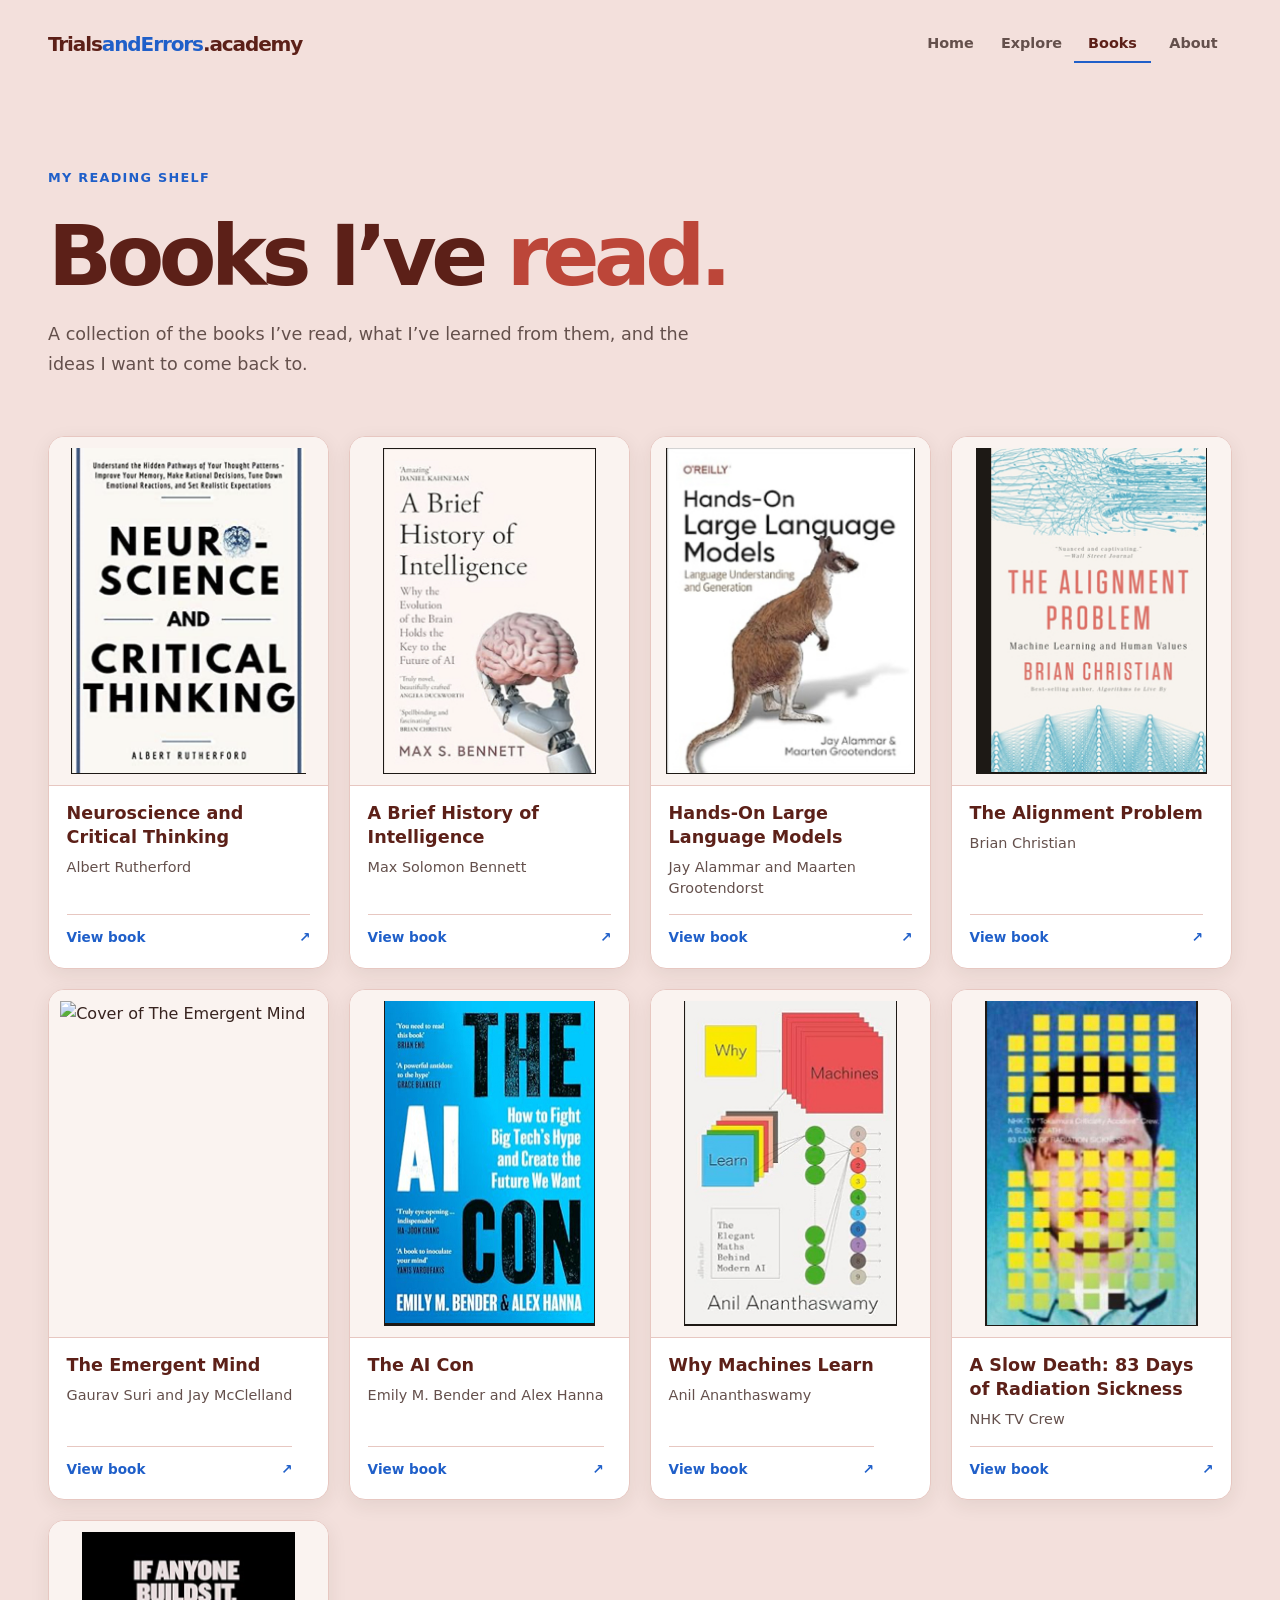
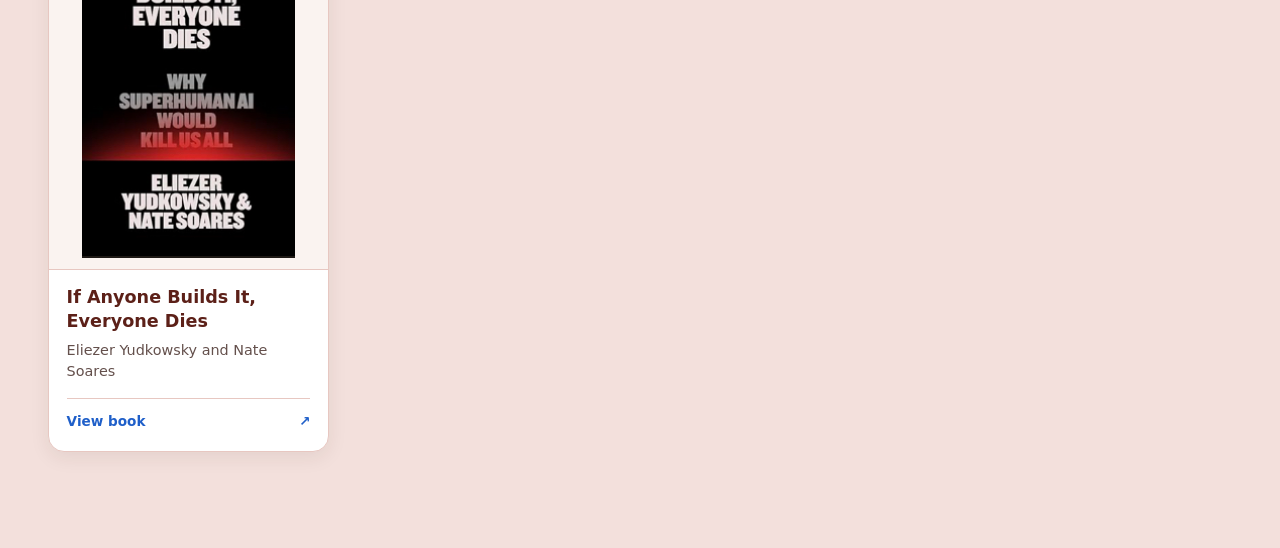
==== frontend/books.html @ c38dbdd3 "added amazon links to the book cards" ====
<!doctype html>
<html lang="en-AU">
  <head>
    <meta charset="utf-8">
    <meta name="viewport" content="width=device-width, initial-scale=1">
    <meta name="theme-color" content="#F3E0DC">
    <meta name="description" content="Books I have read and the ideas I have taken from them.">
    <title>Books I’ve read — TrialsAndErrors.Academy</title>
    <link rel="stylesheet" href="style/styles.css">
    <link rel="stylesheet" href="style/books.css">
    <script src="nav.js" defer></script>
    <script src="books.js" defer></script>
  </head>
  <body>
    <header class="site-header">
      <a class="site-logo" href="index.html" aria-label="Trials and Errors Academy home">Trials<span>andErrors</span>.academy</a>
      <button class="nav-toggle" type="button" aria-expanded="false" aria-controls="site-nav" aria-label="Open navigation menu">
        <svg class="nav-icon nav-icon-menu" viewBox="0 0 24 24" aria-hidden="true" fill="none" stroke="currentColor" stroke-width="2" stroke-linecap="round"><path d="M4 6h16M4 12h16M4 18h16"/></svg>
        <svg class="nav-icon nav-icon-close" viewBox="0 0 24 24" aria-hidden="true" fill="none" stroke="currentColor" stroke-width="2" stroke-linecap="round"><path d="m6 6 12 12M18 6 6 18"/></svg>
      </button>
      <nav id="site-nav" aria-label="Main navigation">
        <a href="index.html#home">Home</a>
        <a href="explore.html">Explore</a>
        <a href="books.html" aria-current="page">Books</a>
        <a href="index.html#about">About</a>
      </nav>
    </header>

    <main class="books-main">
      <section class="books-intro" aria-labelledby="books-title">
        <p class="eyebrow">My reading shelf</p>
        <h1 id="books-title">Books I’ve <span>read.</span></h1>
        <p>A collection of the books I’ve read, what I’ve learned from them, and the ideas I want to come back to.</p>
      </section>

      <section class="book-grid" aria-label="Books I have read">
        <button class="book-card" type="button" data-title="Neuroscience and Critical Thinking" data-author="Albert Rutherford" data-cover="images/books/neuroscience-critical-thinking.png">
          <img class="book-cover" src="images/books/neuroscience-critical-thinking.png" alt="Cover of Neuroscience and Critical Thinking" loading="lazy">
          <span class="book-content"><span class="book-title">Neuroscience and Critical Thinking</span><span class="book-author">Albert Rutherford</span><span class="book-open">View book <span aria-hidden="true">↗</span></span></span>
        </button>

        <button class="book-card" type="button" data-title="A Brief History of Intelligence" data-author="Max Solomon Bennett" data-cover="images/books/brief-history-intelligence.png">
          <img class="book-cover" src="images/books/brief-history-intelligence.png" alt="Cover of A Brief History of Intelligence" loading="lazy">
          <span class="book-content"><span class="book-title">A Brief History of Intelligence</span><span class="book-author">Max Solomon Bennett</span><span class="book-open">View book <span aria-hidden="true">↗</span></span></span>
        </button>

        <button class="book-card" type="button" data-title="Hands-On Large Language Models: Language Understanding and Generation" data-author="Jay Alammar and Maarten Grootendorst" data-cover="images/books/hands-on-large-language-models.png">
          <img class="book-cover" src="images/books/hands-on-large-language-models.png" alt="Cover of Hands-On Large Language Models" loading="lazy">
          <span class="book-content"><span class="book-title">Hands-On Large Language Models</span><span class="book-author">Jay Alammar and Maarten Grootendorst</span><span class="book-open">View book <span aria-hidden="true">↗</span></span></span>
        </button>

        <button class="book-card" type="button" data-title="The Alignment Problem: Machine Learning and Human Values" data-author="Brian Christian" data-cover="images/books/alignment-problem.png">
          <img class="book-cover" src="images/books/alignment-problem.png" alt="Cover of The Alignment Problem" loading="lazy">
          <span class="book-content"><span class="book-title">The Alignment Problem</span><span class="book-author">Brian Christian</span><span class="book-open">View book <span aria-hidden="true">↗</span></span></span>
        </button>

        <button class="book-card" type="button" data-title="The Emergent Mind: How Intelligence Arises in People and Machines" data-author="Gaurav Suri and Jay McClelland" data-cover="https://www.hachettebookgroup.com/wp-content/uploads/2025/03/9781541605268.jpg">
          <img class="book-cover" src="https://www.hachettebookgroup.com/wp-content/uploads/2025/03/9781541605268.jpg" alt="Cover of The Emergent Mind" loading="lazy">
          <span class="book-content"><span class="book-title">The Emergent Mind</span><span class="book-author">Gaurav Suri and Jay McClelland</span><span class="book-open">View book <span aria-hidden="true">↗</span></span></span>
        </button>

        <button class="book-card" type="button" data-title="The AI Con: How to Fight Big Tech’s Hype and Create the Future We Want" data-author="Emily M. Bender and Alex Hanna" data-cover="images/books/ai-con.png">
          <img class="book-cover" src="images/books/ai-con.png" alt="Cover of The AI Con" loading="lazy">
          <span class="book-content"><span class="book-title">The AI Con</span><span class="book-author">Emily M. Bender and Alex Hanna</span><span class="book-open">View book <span aria-hidden="true">↗</span></span></span>
        </button>

        <button class="book-card" type="button" data-title="Why Machines Learn: The Elegant Maths Behind Modern AI" data-author="Anil Ananthaswamy" data-cover="images/books/why-machines-learn.png">
          <img class="book-cover" src="images/books/why-machines-learn.png" alt="Cover of Why Machines Learn" loading="lazy">
          <span class="book-content"><span class="book-title">Why Machines Learn</span><span class="book-author">Anil Ananthaswamy</span><span class="book-open">View book <span aria-hidden="true">↗</span></span></span>
        </button>

        <button class="book-card" type="button" data-title="A Slow Death: 83 Days of Radiation Sickness" data-author="NHK TV Crew" data-cover="images/books/slow-death.png">
          <img class="book-cover" src="images/books/slow-death.png" alt="Cover of A Slow Death: 83 Days of Radiation Sickness" loading="lazy">
          <span class="book-content"><span class="book-title">A Slow Death: 83 Days of Radiation Sickness</span><span class="book-author">NHK TV Crew</span><span class="book-open">View book <span aria-hidden="true">↗</span></span></span>
        </button>

        <button class="book-card" type="button" data-title="If Anyone Builds It, Everyone Dies: Why Superhuman AI Would Kill Us All" data-author="Eliezer Yudkowsky and Nate Soares" data-cover="images/books/if-anyone-builds-it.png">
          <img class="book-cover" src="images/books/if-anyone-builds-it.png" alt="Cover of If Anyone Builds It, Everyone Dies" loading="lazy">
          <span class="book-content"><span class="book-title">If Anyone Builds It, Everyone Dies</span><span class="book-author">Eliezer Yudkowsky and Nate Soares</span><span class="book-open">View book <span aria-hidden="true">↗</span></span></span>
        </button>
      </section>
    </main>

    <dialog class="book-dialog" id="book-dialog" aria-labelledby="dialog-title">
      <button class="book-dialog-close" type="button" aria-label="Close book details">
        <svg viewBox="0 0 24 24" aria-hidden="true" fill="none" stroke="currentColor" stroke-width="2" stroke-linecap="round"><path d="m6 6 12 12M18 6 6 18"/></svg>
      </button>
      <img class="book-dialog-cover" id="dialog-cover" src="" alt="">
      <div class="book-dialog-copy">
        <!-- <p class="eyebrow">From my reading shelf</p> -->
        <h2 id="dialog-title"></h2>
        <p id="dialog-author" class="book-author"></p>
        <a class="book-amazon-link" id="amazon-link" href="https://www.amazon.com.au/" target="_blank" rel="noopener noreferrer">Get the book!<span aria-hidden="true">↗</span></a>
      </div>
    </dialog>
  </body>
</html>
---- frontend/style/styles.css ----
/* LearnAI.com.au — vibrant academic learning theme
   Cobalt blue, deep brown, rust, dusty rose, and warm cream palette. */

:root {
  color-scheme: light;

  /* Palette */
  --color-primary: #5C2018;
  --color-primary-deep: #3F1711;      /* deep brown for controls */
  --color-primary-soft: #D4A59A; /* dusty rose */
  --color-neutral: #F3E0DC;      /* warm off-white */
  --color-neutral-cool: #E7C7C1; /* warm grey */
  --color-accent: #1F5FC9; /* dark blue for readable links and controls */
  --color-highlight: #BC4639; /* rust-red highlight */
  --color-blue: #4285F4; /* bright palette blue */
  --color-highlight-soft: #F3E0DC;
  --color-pink: #D4A59A; /* dusty rose */
  --color-text: #37231F;         /* dark warm text */

  /* Semantic colors */
  --color-page: #F3E0DC;
  --color-surface: #FFFFFF;
  --color-surface-muted: #FAF3F0;
  --color-text-muted: #64504C;
  --color-border: #E7C7C1;
  --color-focus: #4285F4;
  --color-success: #25876F;
  --color-warning: #B96C22;
  --color-error: #B84A4A;

  /* Layout and shape */
  --content-width: 72rem;
  --reading-width: 48rem;
  --radius-sm: 0.4rem;
  --radius-md: 0.75rem;
  --radius-lg: 1rem;
  --shadow-card: 0 0.35rem 1.2rem rgb(55 33 31 / 8%);

  /* Type */
  font-family: Inter, ui-sans-serif, system-ui, -apple-system, BlinkMacSystemFont,
    "Segoe UI", sans-serif;
  font-synthesis: none;
  text-rendering: optimizeLegibility;
  -webkit-font-smoothing: antialiased;
  -moz-osx-font-smoothing: grayscale;
}

*,
*::before,
*::after {
  box-sizing: border-box;
}

.hero-copy { width: min(100%, 38rem); margin-top: -2rem; }
.eyebrow { margin: 0 0 1.1rem; color: var(--color-accent); font-size: .78rem; font-weight: 800; letter-spacing: .15em; text-transform: uppercase; }
h1 { margin: 0; color: var(--color-primary); font-size: clamp(3rem, 7vw, 6rem); line-height: .98; letter-spacing: -.075em; }
h1 span { color: var(--color-highlight); }
.hero-description { max-width: 31rem; margin: 1.5rem 0 2rem; color: #64504C; font-size: clamp(1.05rem, 2vw, 1.2rem); line-height: 1.65; }
.button { display: inline-flex; min-height: 3.1rem; align-items: center; gap: .8rem; padding: .7rem 1.2rem; color: white; background: var(--color-accent); border-radius: 999px; font-size: .95rem; font-weight: 750; text-decoration: none; transition: background-color .18s ease, transform .18s ease; }
.button:hover { background: #174B9D; transform: translateY(-2px); }
.button span { font-size: 1.2rem; }
.scroll-hint { position: absolute; left: 0; bottom: 2rem; display: flex; align-items: center; gap: .7rem; color: var(--color-text-muted); font-size: .82rem; font-weight: 650; text-decoration: none; }
.scroll-dot { width: .58rem; height: .58rem; border: 1.5px solid var(--color-accent); border-radius: 50%; }
.next-section { position: relative; z-index: 1; min-height: 18rem; padding: 4rem max(1.5rem, calc((100% - var(--content-width)) / 2)); background: #FFFCFA; border-top: 1px solid rgb(55 33 31 / 10%); }
.next-section h2 { max-width: 38rem; margin: 0; color: var(--color-primary); font-size: clamp(1.8rem, 4vw, 3rem); letter-spacing: -.045em; }
.next-section > p:last-child { color: var(--color-text-muted); }

@media (max-width: 600px) {
  .site-header, .hero { width: min(calc(100% - 2rem), var(--content-width)); }
  .site-header { min-height: 72px; gap: 1rem; }
  .site-logo { font-size: 1.08rem; }
  nav { gap: .9rem; }
  nav a { font-size: .78rem; }
  .hero { min-height: calc(100svh - 72px); padding-block: 3rem 5rem; }
  .hero-copy { margin-top: -1.5rem; }
  .scroll-hint { bottom: 1.5rem; }
}
@media (prefers-reduced-motion: reduce) {
  *, *::before, *::after { scroll-behavior: auto !important; transition-duration: .01ms !important; }
}

html {
  scroll-behavior: smooth;
}

body {
  min-width: 320px;
  min-height: 100vh;
  margin: 0;
  background: var(--color-page);
  color: var(--color-text);
  line-height: 1.6;
}

button,
input,
select,
textarea {
  font: inherit;
}

button {
  cursor: pointer;
}

a {
  color: var(--color-accent);
  text-underline-offset: 0.18em;
}

header {
  text-align: center;
}

a:hover {
  color: var(--color-primary);
}

body {
  min-height: 100vh;
}

header {
  text-align: center;
}

:focus-visible {
  outline: 3px solid var(--color-focus);
  outline-offset: 3px;
}

::selection {
  background: var(--color-neutral);
  color: var(--color-text);
}

/* Shared page structure */
.site-header,
.site-main,
.site-footer {
  width: min(calc(100% - 2rem), var(--content-width));
  margin-inline: auto;
}

.site-header {
  display: flex;
  align-items: center;
  justify-content: space-between;
  gap: 1rem;
  padding-block: 1.25rem;
}

.site-logo {
  color: var(--color-primary);
  font-size: 1.25rem;
  font-weight: 800;
  letter-spacing: -0.04em;
  text-decoration: none;
}

.site-main {
  padding-block: clamp(2rem, 6vw, 5rem);
}

.site-footer {
  padding-block: 2rem;
  color: var(--color-text-muted);
  border-top: 1px solid var(--color-border);
}

/* Learning content */
.lesson {
  max-width: var(--reading-width);
  margin-inline: auto;
}

.eyebrow {
  color: var(--color-accent);
  font-size: 0.8rem;
  font-weight: 750;
  letter-spacing: 0.1em;
  text-transform: uppercase;
}

h1,
h2,
h3 {
  color: var(--color-primary);
  line-height: 1.2;
  text-wrap: balance;
}

h1 {
  margin-block: 0.35em 0.5em;
  font-size: clamp(2.1rem, 5vw, 3.6rem);
  letter-spacing: -0.045em;
}

h2 {
  font-size: clamp(1.5rem, 3vw, 2.2rem);
}

p {
  text-wrap: pretty;
  font-size: 1.05rem;
}

/* Cards for lessons, examples, and algorithm visualisations */
.card,
.lesson-card,
.visualizer {
  padding: clamp(1.1rem, 3vw, 1.75rem);
  background: var(--color-surface);
  border: 1px solid var(--color-border);
  border-radius: var(--radius-lg);
  box-shadow: var(--shadow-card);
}

.lesson-grid {
  display: grid;
  grid-template-columns: repeat(auto-fit, minmax(min(100%, 16rem), 1fr));
  gap: 1.25rem;
}

/* Buttons and interactive controls */
.button {
  display: inline-flex;
  min-height: 2.75rem;
  align-items: center;
  justify-content: center;
  gap: 0.5rem;
  padding: 0.65rem 1rem;
  color: #fff;
  background: var(--color-accent);
  border: 2px solid transparent;
  border-radius: var(--radius-md);
  font-weight: 700;
  text-decoration: none;
  transition: background-color 160ms ease, transform 160ms ease;
}

.button:hover {
  color: #fff;
  background: #174B9D;
  transform: translateY(-1px);
}

.button--accent {
  color: #fff;
  background: var(--color-accent);
}

.button--accent:hover {
  color: #fff;
  background: #174B9D;
}

.button--soft {
  color: var(--color-text);
  background: var(--color-highlight);
}

.button--soft:hover {
  color: var(--color-text);
  background: #AA392F;
}

.button:disabled {
  cursor: not-allowed;
  opacity: 0.55;
  transform: none;
}

.control,
select,
textarea {
  width: 100%;
  padding: 0.7rem 0.85rem;
  color: var(--color-text);
  background: var(--color-surface);
  border: 1px solid var(--color-border);
  border-radius: var(--radius-sm);
}

/* Algorithm visualisation primitives */
.step-indicator {
  display: inline-grid;
  min-width: 2rem;
  min-height: 2rem;
  place-items: center;
  color: var(--color-text);
  background: var(--color-neutral);
  border-radius: 999px;
  font-weight: 750;
}

.array-cell,
.node {
  display: inline-grid;
  min-width: 2.75rem;
  min-height: 2.75rem;
  place-items: center;
  padding: 0.4rem;
  color: var(--color-text);
  background: var(--color-surface-muted);
  border: 2px solid var(--color-neutral-cool);
  border-radius: var(--radius-sm);
  font-variant-numeric: tabular-nums;
  font-weight: 700;
  transition: background-color 180ms ease, border-color 180ms ease,
    transform 180ms ease;
}

.array-cell.is-active,
.node.is-active {
  background: var(--color-highlight);
  border-color: var(--color-primary);
  transform: translateY(-2px);
}

.array-cell.is-visited,
.node.is-visited {
  background: var(--color-neutral);
  border-color: var(--color-accent);
}

.progress-track {
  overflow: hidden;
  height: 0.65rem;
  background: var(--color-neutral);
  border-radius: 999px;
}

.progress-track > span {
  display: block;
  width: var(--progress, 0%);
  height: 100%;
  background: var(--color-accent);
  border-radius: inherit;
  transition: width 220ms ease;
}

.callout {
  padding: 1rem 1.2rem;
  background: var(--color-surface-muted);
  border-inline-start: 4px solid var(--color-accent);
  border-radius: 0 var(--radius-sm) var(--radius-sm) 0;
}

@media (prefers-reduced-motion: reduce) {
  *,
  *::before,
  *::after {
    scroll-behavior: auto !important;
    transition-duration: 0.01ms !important;
    animation-duration: 0.01ms !important;
    animation-iteration-count: 1 !important;
  }
}
:root {
  color-scheme: light;
  --color-primary: #5C2018;
  --color-primary-deep: #3F1711;
  --color-primary-soft: #D4A59A;
  --color-neutral: #F3E0DC;
  --color-neutral-cool: #E7C7C1;
  --color-accent: #1F5FC9; /* dark blue for readable links and controls */
  --color-highlight: #BC4639; /* rust-red highlight */
  --color-blue: #4285F4; /* bright palette blue */
  --color-highlight-soft: #F3E0DC;
  --color-pink: #D4A59A;
  --color-text: #37231F;
  --color-page: #F3E0DC;
  --color-surface: #FFFFFF;
  --color-text-muted: #64504C;
  --color-border: #E7C7C1;
  --content-width: 74rem;
  font-family: Inter, ui-sans-serif, system-ui, -apple-system, BlinkMacSystemFont, "Segoe UI", sans-serif;
  font-synthesis: none;
  text-rendering: optimizeLegibility;
  -webkit-font-smoothing: antialiased;
  -moz-osx-font-smoothing: grayscale;
}

*, *::before, *::after { box-sizing: border-box; }
html { scroll-behavior: smooth; }
body {
  min-width: 320px;
  min-height: 100vh;
  margin: 0;
  overflow-x: hidden;
  color: var(--color-text);
  background: var(--color-page);
}
a { color: inherit; }
a:focus-visible { outline: 3px solid var(--color-accent); outline-offset: 4px; }

.wave-field {
  position: absolute;
  z-index: 0;
  inset: 0 0 auto;
  width: 100%;
  height: max(100vh, 620px);
  pointer-events: none;
}
.site-header, .hero { position: relative; z-index: 1; }
.site-header {
  width: min(calc(100% - 3rem), var(--content-width));
  min-height: 88px;
  margin-inline: auto;
  display: flex;
  align-items: center;
  justify-content: space-between;
  gap: 2rem;
}
.site-logo { color: var(--color-primary); text-decoration: none; font-size: 1.25rem; font-weight: 850; letter-spacing: -.055em; }
.site-logo span { color: var(--color-accent); }
nav { display: flex; align-items: center; gap: clamp(1rem, 3vw, 2.5rem); }
nav a { padding-block: .5rem; color: var(--color-text-muted); font-size: .9rem; font-weight: 650; text-decoration: none; }
nav a:hover, nav a[aria-current="page"] { color: var(--color-primary); }
nav a[aria-current="page"] { box-shadow: 0 2px 0 var(--color-accent); }

.hero {
  width: min(calc(100% - 3rem), var(--content-width));
  min-height: min(690px, calc(100vh - 88px));
  margin-inline: auto;
  display: flex;
  align-items: center;
  padding-block: 4rem 6rem;
}



/* Shared header sizing: keep navigation identical across every page. */
.site-header {
  box-sizing: border-box;
  display: flex;
  width: min(calc(100% - 3rem), var(--content-width));
  min-height: 88px;
  align-items: center;
  justify-content: space-between;
  gap: 2rem;
  margin-inline: auto;
  padding: 0;
  text-align: left;
}

.site-header .site-logo {
  flex: 0 0 auto;
  font-size: 1.25rem;
  line-height: 1.2;
}

.site-header nav {
  display: flex;
  align-items: center;
  gap: clamp(1rem, 3vw, 2.5rem);
}

.site-header nav a {
  padding-block: .5rem;
  font-size: .9rem;
  line-height: 1.2;
}

@media (max-width: 600px) {
  .site-header {
    width: min(calc(100% - 2rem), var(--content-width));
    min-height: 72px;
    gap: 1rem;
  }


  .site-header nav {
    gap: .9rem;
  }

  .site-header nav a {
    font-size: .78rem;
  }
}

/* Keep the navbar at the same width and link positions on every page. */
.site-header nav {
  display: grid;
  grid-template-columns: repeat(4, minmax(0, 1fr));
  width: 20rem;
  gap: .25rem;
}

.site-header nav a {
  display: block;
  text-align: center;
  white-space: nowrap;
}

@media (max-width: 600px) {
  .site-header nav {
    width: min(10rem, 42vw);
    gap: .15rem;
  }
}


/* Move the landing hero toward the top on tall, desktop screens. */
@media (min-width: 601px) {
  .hero {
    align-items: flex-start;
    padding-block: clamp(2rem, 6vh, 4rem) 6rem;
  }

  .hero-copy {
    margin-top: 0;
  }
}













/* Give the landing headline more presence without changing page structure. */
.hero-copy {
  width: min(100%, 64rem);
}

.hero-copy h1 {
  max-width: 64rem;
  font-size: clamp(3.5rem, 8vw, 6.5rem);
  line-height: .94;
  letter-spacing: -.07em;
}

.hero-copy .hero-description {
  max-width: 42rem;
  font-size: clamp(1.1rem, 1.6vw, 1.35rem);
  line-height: 1.6;
}

@media (max-width: 600px) {
  .hero-copy {
    width: 100%;
  }

  .hero-copy h1 {
    font-size: clamp(2.6rem, 10.5vw, 4.1rem);
  }

  .hero-copy .hero-description {
    max-width: 32rem;
    font-size: 1.1rem;
  }
}

/* Compact responsive navigation */
.site-header {
  position: relative;
  z-index: 10;
}

.site-header .nav-toggle {
  display: none;
  width: 2.75rem;
  height: 2.75rem;
  flex: 0 0 auto;
  flex-direction: column;
  align-items: center;
  justify-content: center;
  gap: .3rem;
  padding: .55rem;
  color: var(--color-primary);
  background: var(--color-surface);
  border: 1px solid var(--color-border);
  border-radius: .65rem;
}

.site-header .nav-toggle .nav-icon {
  display: block;
  width: 1.25rem;
  height: 1.25rem;
  flex: 0 0 auto;
}

.site-header .nav-toggle .nav-icon-close {
  display: none;
}

.site-header .nav-toggle[aria-expanded="true"] .nav-icon-menu {
  display: none;
}

.site-header .nav-toggle[aria-expanded="true"] .nav-icon-close {
  display: block;
}



@media (max-width: 700px) {
  .site-header {
    min-height: 72px;
    gap: .75rem;
  }

  .site-header .nav-toggle {
    display: flex;
  }

  .site-header nav,
  .site-header nav[hidden] {
    position: absolute;
    z-index: 5;
    top: calc(100% - .25rem);
    right: 0;
    display: grid;
    grid-template-columns: 1fr;
    width: min(16rem, calc(100vw - 2rem));
    gap: .25rem;
    padding: .5rem;
    background: var(--color-surface);
    border: 1px solid var(--color-border);
    border-radius: .85rem;
    box-shadow: 0 .75rem 2rem rgb(55 33 31 / 14%);
  }

  .site-header nav[hidden] {
    display: none;
  }

  .site-header nav a {
    padding: .75rem .85rem;
    text-align: left;
    font-size: .92rem;
    border-radius: .5rem;
  }

  .site-header nav a:hover,
  .site-header nav a[aria-current="page"] {
    background: var(--color-surface-muted);
    box-shadow: none;
  }
}
---- frontend/style/books.css ----
.books-main {
  width: min(calc(100% - 3rem), var(--content-width));
  margin-inline: auto;
  padding: clamp(2.5rem, 7vw, 5rem) 0 6rem;
}

.books-intro {
  max-width: 48rem;
  margin-bottom: clamp(2rem, 5vw, 3.5rem);
}

.books-intro h1 {
  margin: 0 0 .85rem;
  color: var(--color-primary);
  font-size: clamp(3rem, 7vw, 5.25rem);
  letter-spacing: -.065em;
}

.books-intro h1 span {
  color: var(--color-highlight);
}

.books-intro > p:last-child {
  max-width: 42rem;
  margin: 0;
  color: var(--color-text-muted);
  font-size: 1.1rem;
  line-height: 1.7;
}

.book-grid {
  display: grid;
  grid-template-columns: repeat(auto-fit, minmax(min(100%, 14rem), 1fr));
  align-items: stretch;
  gap: 1.25rem;
}

.book-card {
  display: flex;
  min-width: 0;
  overflow: hidden;
  flex-direction: column;
  padding: 0;
  color: var(--color-text);
  text-align: left;
  background: var(--color-surface);
  border: 1px solid var(--color-border);
  border-radius: var(--radius-lg);
  box-shadow: var(--shadow-card);
  cursor: pointer;
  transition: transform 180ms ease, box-shadow 180ms ease, border-color 180ms ease;
}

.book-card:hover {
  transform: translateY(-4px);
  border-color: var(--color-primary-soft);
  box-shadow: 0 1rem 2rem rgb(59 59 59 / 12%);
}

.book-card:focus-visible {
  outline: 3px solid var(--color-focus);
  outline-offset: 3px;
}

.book-cover {
  display: block;
  width: 100%;
  aspect-ratio: 4 / 5;
  padding: .7rem;
  object-fit: contain;
  background: var(--color-surface-muted);
  border-bottom: 1px solid var(--color-border);
}

.book-content {
  display: flex;
  flex: 1;
  flex-direction: column;
  align-items: flex-start;
  padding: 1rem 1.1rem 1.15rem;
}

.book-title {
  color: var(--color-primary);
  font-size: 1.1rem;
  font-weight: 750;
  line-height: 1.35;
}

.book-author {
  margin: .45rem 0 1rem;
  color: var(--color-text-muted);
  font-size: .9rem;
  line-height: 1.45;
}

.book-open {
  display: flex;
  width: 100%;
  justify-content: space-between;
  margin-top: auto;
  padding-top: .75rem;
  color: var(--color-accent);
  border-top: 1px solid var(--color-border);
  font-size: .85rem;
  font-weight: 750;
}

.book-dialog {
  position: relative;
  width: min(48rem, calc(100% - 2rem));
  max-width: none;
  max-height: min(90vh, 48rem);
  padding: clamp(1.25rem, 4vw, 2.25rem);
  color: var(--color-text);
  background: var(--color-surface);
  border: 1px solid var(--color-border);
  border-radius: var(--radius-lg);
  box-shadow: 0 1.5rem 5rem rgb(55 33 31 / 30%);
}

.book-dialog[open] {
  display: grid;
  grid-template-columns: minmax(10rem, .75fr) minmax(0, 1.25fr);
  align-items: center;
  gap: clamp(1.25rem, 4vw, 2.5rem);
}

.book-dialog::backdrop {
  background: rgb(31 20 17 / 68%);
  backdrop-filter: blur(3px);
}

.book-dialog-cover {
  display: block;
  width: 100%;
  max-height: 70vh;
  object-fit: contain;
  background: var(--color-surface-muted);
  border-radius: .45rem;
}

.book-dialog-copy .eyebrow {
  margin-bottom: .65rem;
}

.book-dialog-copy h2 {
  margin: 0;
  color: var(--color-primary);
  font-size: clamp(1.5rem, 4vw, 2.3rem);
  line-height: 1.2;
}

.book-dialog-copy .book-author {
  margin: .75rem 0 0;
  font-size: 1rem;
}

.book-dialog-close {
  position: absolute;
  top: .7rem;
  right: .7rem;
  display: grid;
  width: 2.5rem;
  height: 2.5rem;
  place-items: center;
  color: var(--color-primary);
  background: var(--color-surface-muted);
  border: 1px solid var(--color-border);
  border-radius: 50%;
  cursor: pointer;
}

.book-dialog-close svg {
  width: 1.1rem;
  height: 1.1rem;
}

@media (max-width: 600px) {
  .books-main {
    width: min(calc(100% - 2rem), var(--content-width));
  }

  .book-dialog[open] {
    grid-template-columns: 1fr;
    justify-items: center;
    gap: 1rem;
    text-align: center;
  }

  .book-dialog-cover {
    width: min(60%, 13rem);
    max-height: 48vh;
  }
}

@media (prefers-reduced-motion: reduce) {
  .book-card {
    transition: none;
  }
}

.book-amazon-link {
  display: inline-flex;
  min-height: 2.8rem;
  align-items: center;
  gap: .75rem;
  margin-top: 1.35rem;
  padding: .7rem 1rem;
  color: #fff;
  background: var(--color-accent);
  border-radius: .55rem;
  font-size: .9rem;
  font-weight: 750;
  text-decoration: none;
  transition: background-color 160ms ease, transform 160ms ease;
}

.book-amazon-link:hover {
  color: #fff;
  background: #174B9D;
  transform: translateY(-1px);
}

.book-amazon-link:focus-visible {
  outline: 3px solid var(--color-focus);
  outline-offset: 3px;
}
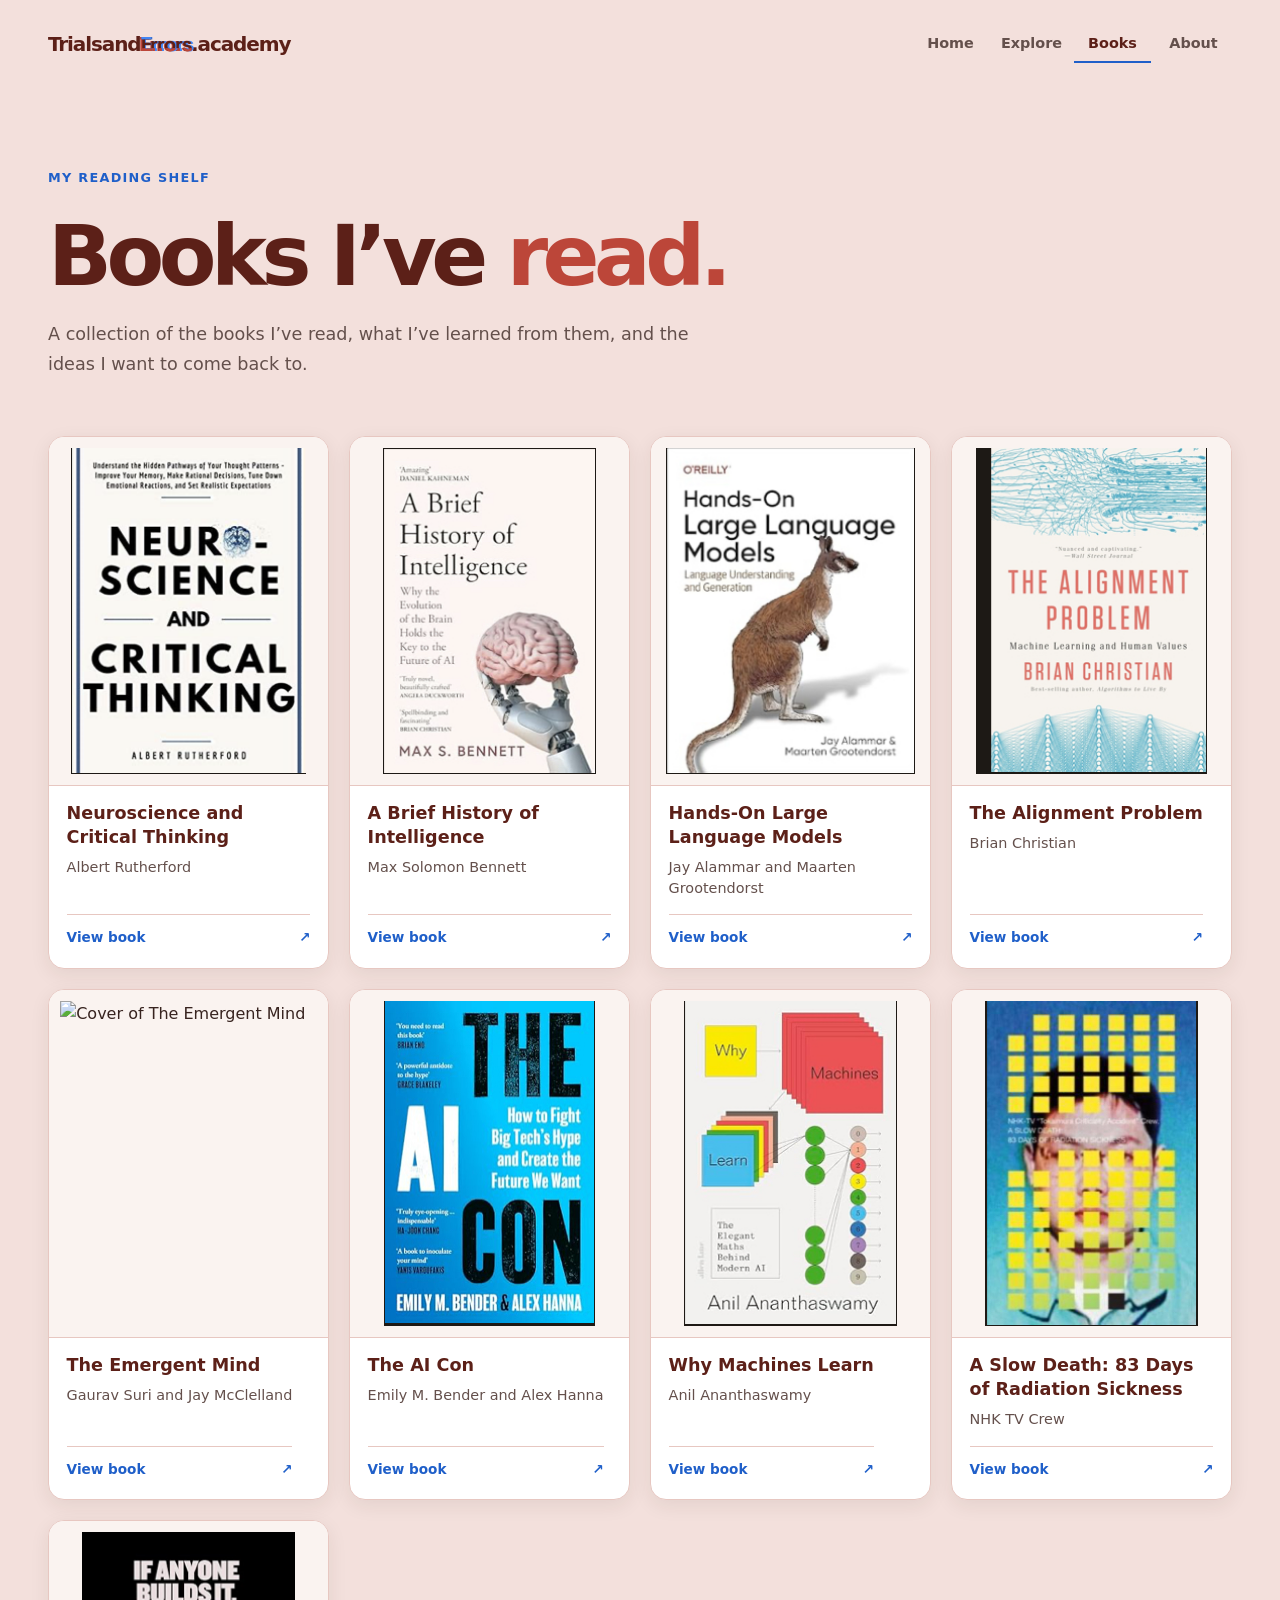
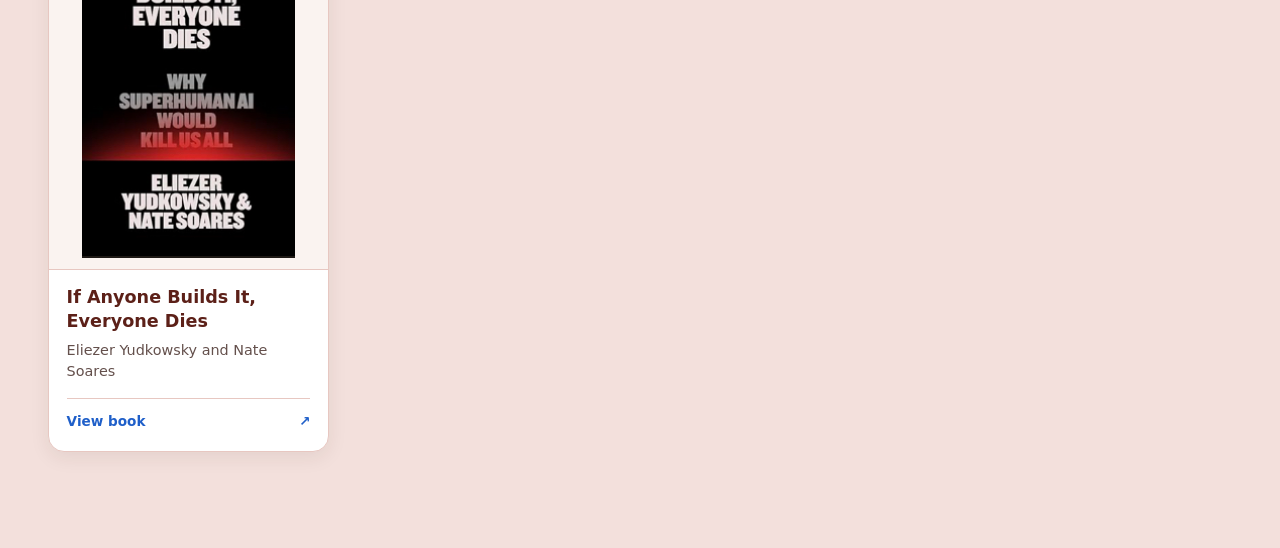
==== commit 821e2adb: "new logo" ====
--- a/frontend/books.html
+++ b/frontend/books.html
@@ -7,13 +7,16 @@
     <meta name="description" content="Books I have read and the ideas I have taken from them.">
     <title>Books I’ve read — TrialsAndErrors.Academy</title>
     <link rel="stylesheet" href="style/styles.css">
+    <link rel="preconnect" href="https://fonts.googleapis.com">
+    <link rel="preconnect" href="https://fonts.gstatic.com" crossorigin>
+    <link href="https://fonts.googleapis.com/css2?family=Space+Grotesk:wght@600;700&amp;display=swap" rel="stylesheet">
     <link rel="stylesheet" href="style/books.css">
     <script src="nav.js" defer></script>
     <script src="books.js" defer></script>
   </head>
   <body>
     <header class="site-header">
-      <a class="site-logo" href="index.html" aria-label="Trials and Errors Academy home">Trials<span>andErrors</span>.academy</a>
+      <a class="site-logo" href="index.html" aria-label="Trials and Errors Academy home">Trialsand<span class="logo-glitch" data-text="Errors">Errors</span>.academy</a>
       <button class="nav-toggle" type="button" aria-expanded="false" aria-controls="site-nav" aria-label="Open navigation menu">
         <svg class="nav-icon nav-icon-menu" viewBox="0 0 24 24" aria-hidden="true" fill="none" stroke="currentColor" stroke-width="2" stroke-linecap="round"><path d="M4 6h16M4 12h16M4 18h16"/></svg>
         <svg class="nav-icon nav-icon-close" viewBox="0 0 24 24" aria-hidden="true" fill="none" stroke="currentColor" stroke-width="2" stroke-linecap="round"><path d="m6 6 12 12M18 6 6 18"/></svg>
@@ -96,3 +99,4 @@
   </body>
 </html>
 
+
--- a/frontend/style/styles.css
+++ b/frontend/style/styles.css
@@ -658,3 +658,58 @@
 
 
 
+
+/* Apply the glitch treatment only to “Errors” in the wordmark. */
+.site-header .site-logo .logo-glitch {
+  position: relative;
+  display: inline-block;
+  color: var(--color-primary);
+  font-family: "Space Grotesk", Inter, sans-serif;
+  font-size: 1em;
+  font-weight: 700;
+  letter-spacing: -.055em;
+  text-shadow: 1.5px 0 #4285F4, -1.5px 0 #BC4639;
+}
+
+.site-header .site-logo .logo-glitch::before,
+.site-header .site-logo .logo-glitch::after {
+  position: absolute;
+  inset: 0;
+  overflow: hidden;
+  color: #4285F4;
+  content: attr(data-text);
+  pointer-events: none;
+}
+
+.site-header .site-logo .logo-glitch::before {
+  clip-path: inset(12% 0 70% 0);
+  transform: translateX(-1px);
+}
+
+.site-header .site-logo .logo-glitch::after {
+  color: #BC4639;
+  clip-path: inset(68% 0 12% 0);
+  transform: translateX(1px);
+}
+
+.site-header .site-logo:hover .logo-glitch::before {
+  animation: wordmark-glitch 360ms steps(2, end) 1;
+}
+
+.site-header .site-logo:hover .logo-glitch::after {
+  animation: wordmark-glitch 300ms steps(2, end) 1 reverse;
+}
+
+@keyframes wordmark-glitch {
+  0% { transform: translate(0); clip-path: inset(8% 0 80% 0); }
+  35% { transform: translate(-2px, 1px); clip-path: inset(38% 0 38% 0); }
+  70% { transform: translate(2px, -1px); clip-path: inset(72% 0 8% 0); }
+  100% { transform: translate(0); }
+}
+
+@media (prefers-reduced-motion: reduce) {
+  .site-header .site-logo:hover .logo-glitch::before,
+  .site-header .site-logo:hover .logo-glitch::after {
+    animation: none;
+  }
+}
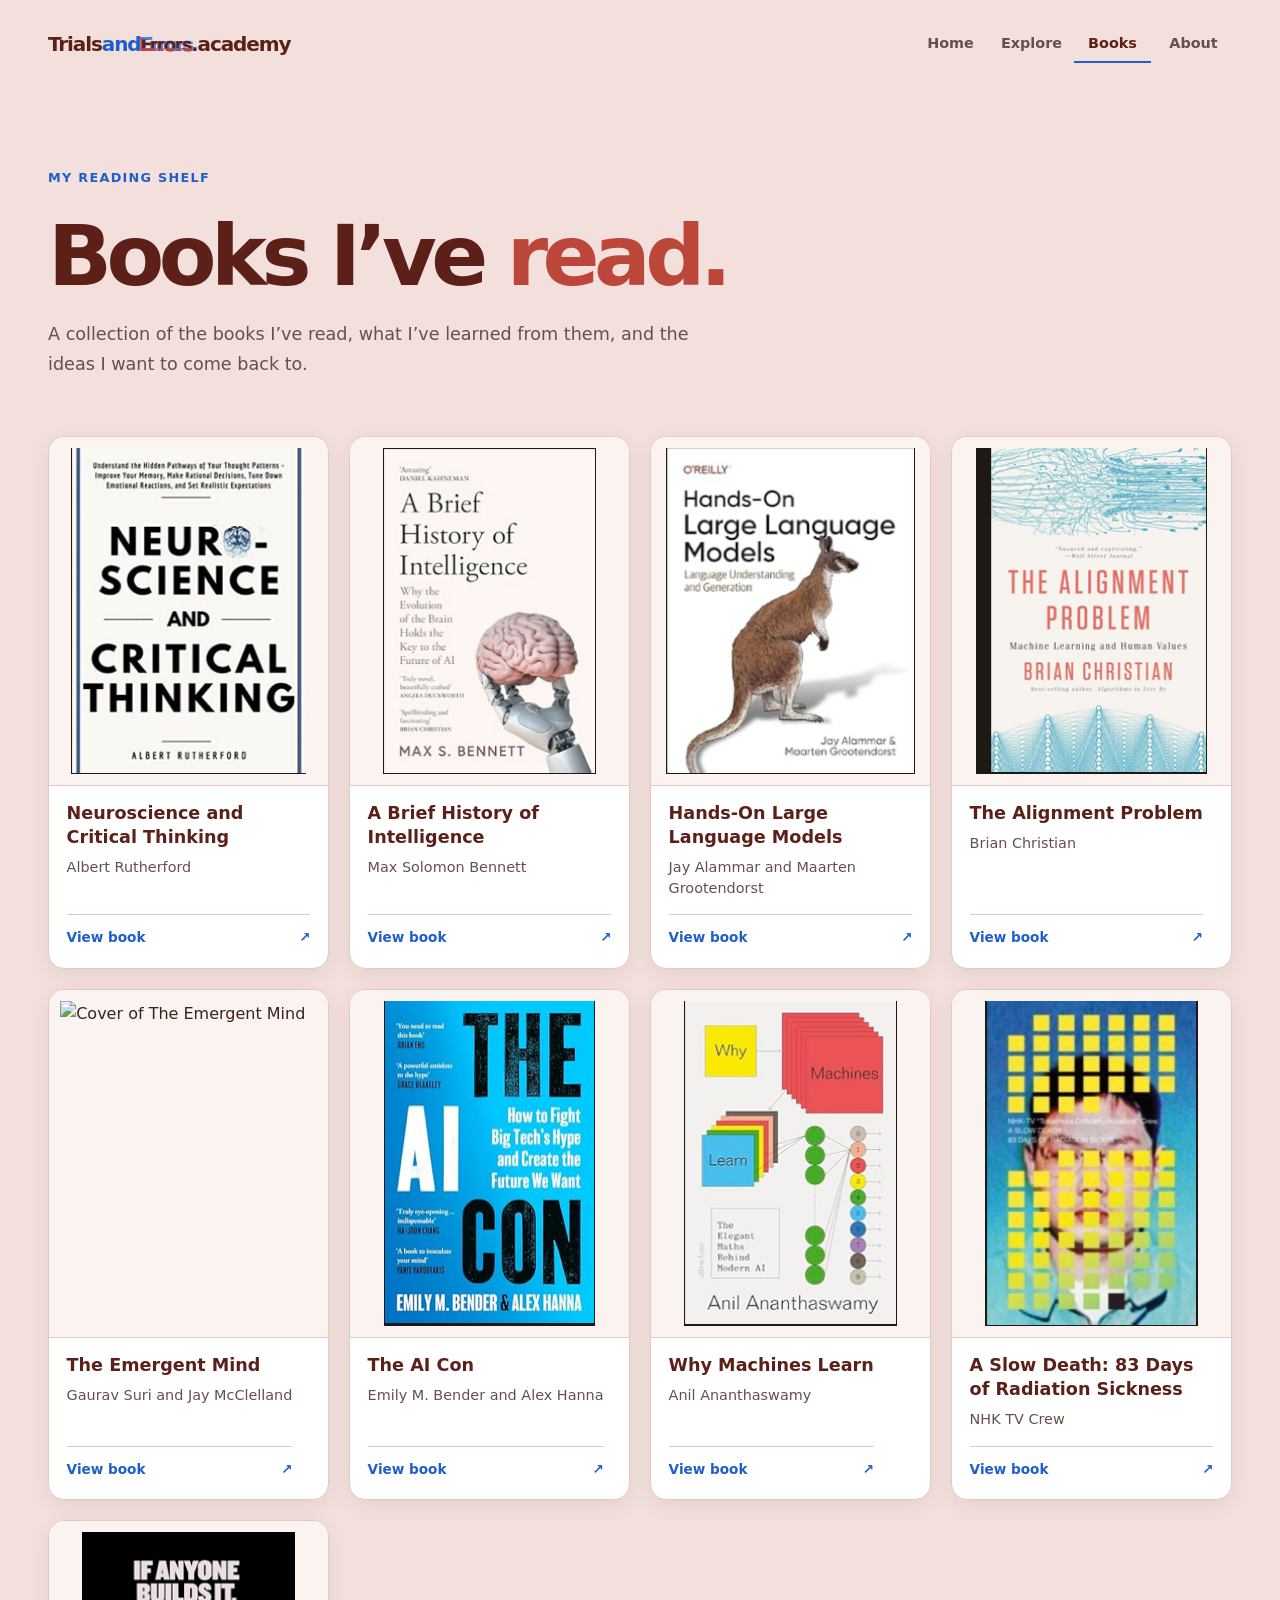
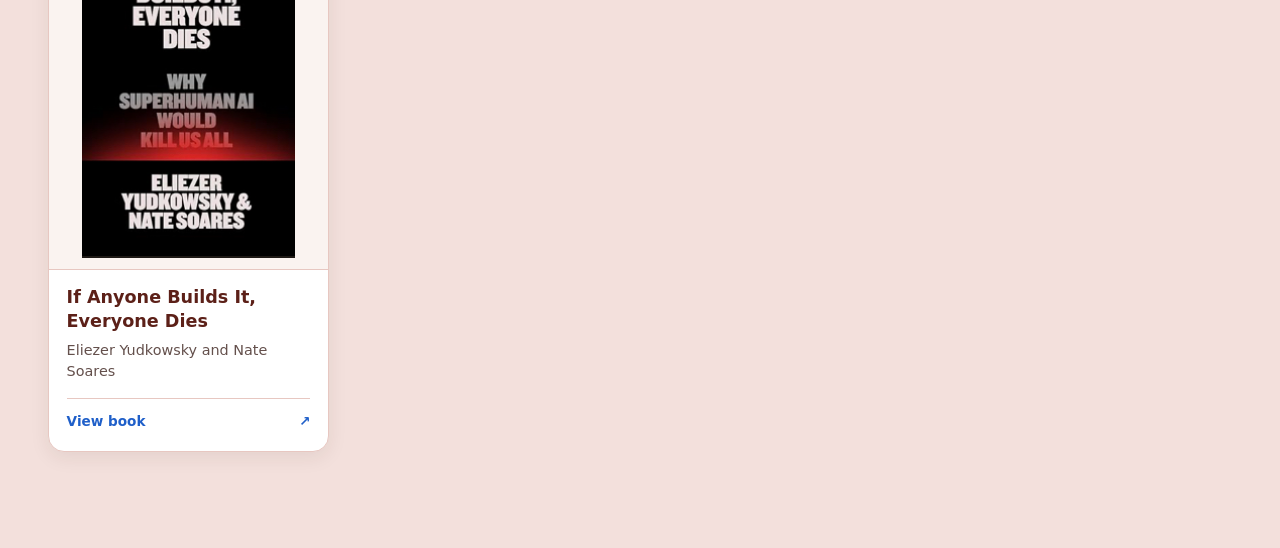
==== commit 67d353e5: "updated logo" ====
--- a/frontend/books.html
+++ b/frontend/books.html
@@ -16,7 +16,7 @@
   </head>
   <body>
     <header class="site-header">
-      <a class="site-logo" href="index.html" aria-label="Trials and Errors Academy home">Trialsand<span class="logo-glitch" data-text="Errors">Errors</span>.academy</a>
+      <a class="site-logo" href="index.html" aria-label="Trials and Errors Academy home">Trials<span>and</span><span class="logo-glitch" data-text="Errors">Errors</span>.academy</a>
       <button class="nav-toggle" type="button" aria-expanded="false" aria-controls="site-nav" aria-label="Open navigation menu">
         <svg class="nav-icon nav-icon-menu" viewBox="0 0 24 24" aria-hidden="true" fill="none" stroke="currentColor" stroke-width="2" stroke-linecap="round"><path d="M4 6h16M4 12h16M4 18h16"/></svg>
         <svg class="nav-icon nav-icon-close" viewBox="0 0 24 24" aria-hidden="true" fill="none" stroke="currentColor" stroke-width="2" stroke-linecap="round"><path d="m6 6 12 12M18 6 6 18"/></svg>
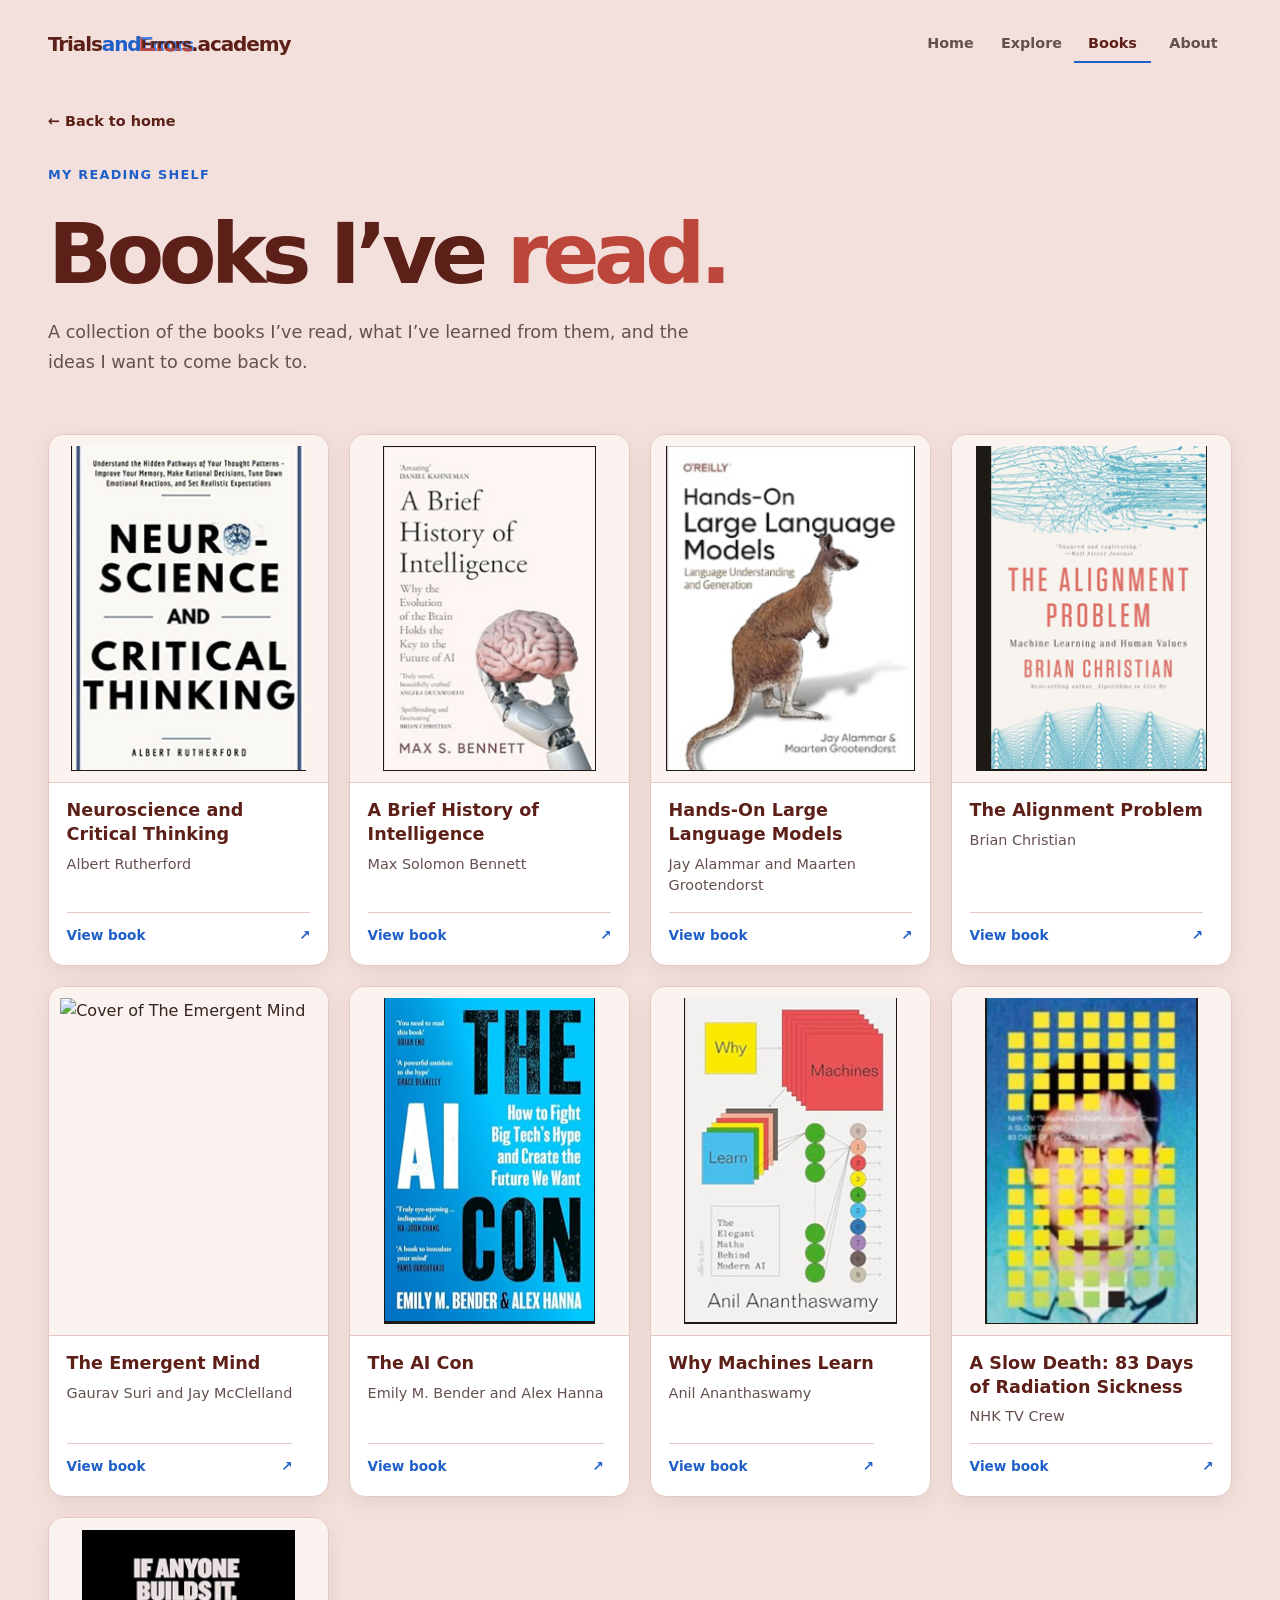
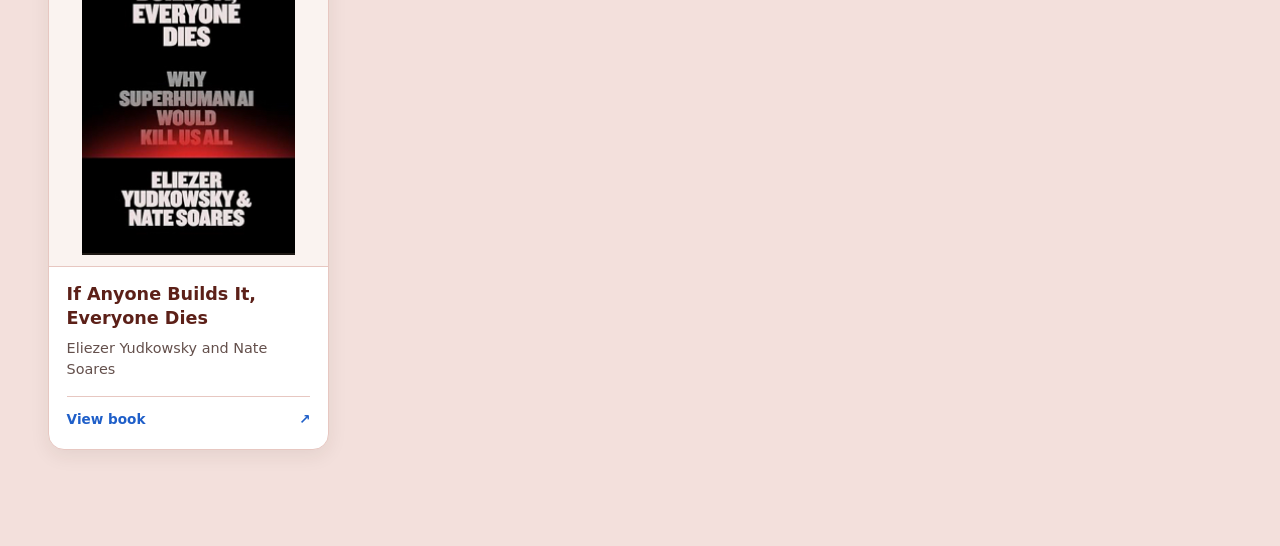
==== commit 01e66344: "title" ====
--- a/frontend/books.html
+++ b/frontend/books.html
@@ -30,6 +30,7 @@
     </header>
 
     <main class="books-main">
+      <a class="back-link" href="index.html">← Back to home</a>
       <section class="books-intro" aria-labelledby="books-title">
         <p class="eyebrow">My reading shelf</p>
         <h1 id="books-title">Books I’ve <span>read.</span></h1>
--- a/frontend/style/styles.css
+++ b/frontend/style/styles.css
@@ -420,6 +420,19 @@
 nav a:hover, nav a[aria-current="page"] { color: var(--color-primary); }
 nav a[aria-current="page"] { box-shadow: 0 2px 0 var(--color-accent); }
 
+.back-link {
+  display: inline-block;
+  margin: .4rem 0 2rem;
+  color: var(--color-primary);
+  font-size: .9rem;
+  font-weight: 700;
+  text-decoration: none;
+}
+
+.back-link:hover {
+  color: var(--color-accent);
+}
+
 .hero {
   width: min(calc(100% - 3rem), var(--content-width));
   min-height: min(690px, calc(100vh - 88px));
--- a/frontend/style/books.css
+++ b/frontend/style/books.css
@@ -1,7 +1,7 @@
 .books-main {
   width: min(calc(100% - 3rem), var(--content-width));
   margin-inline: auto;
-  padding: clamp(2.5rem, 7vw, 5rem) 0 6rem;
+  padding: 1rem 0 6rem;
 }
 
 .books-intro {
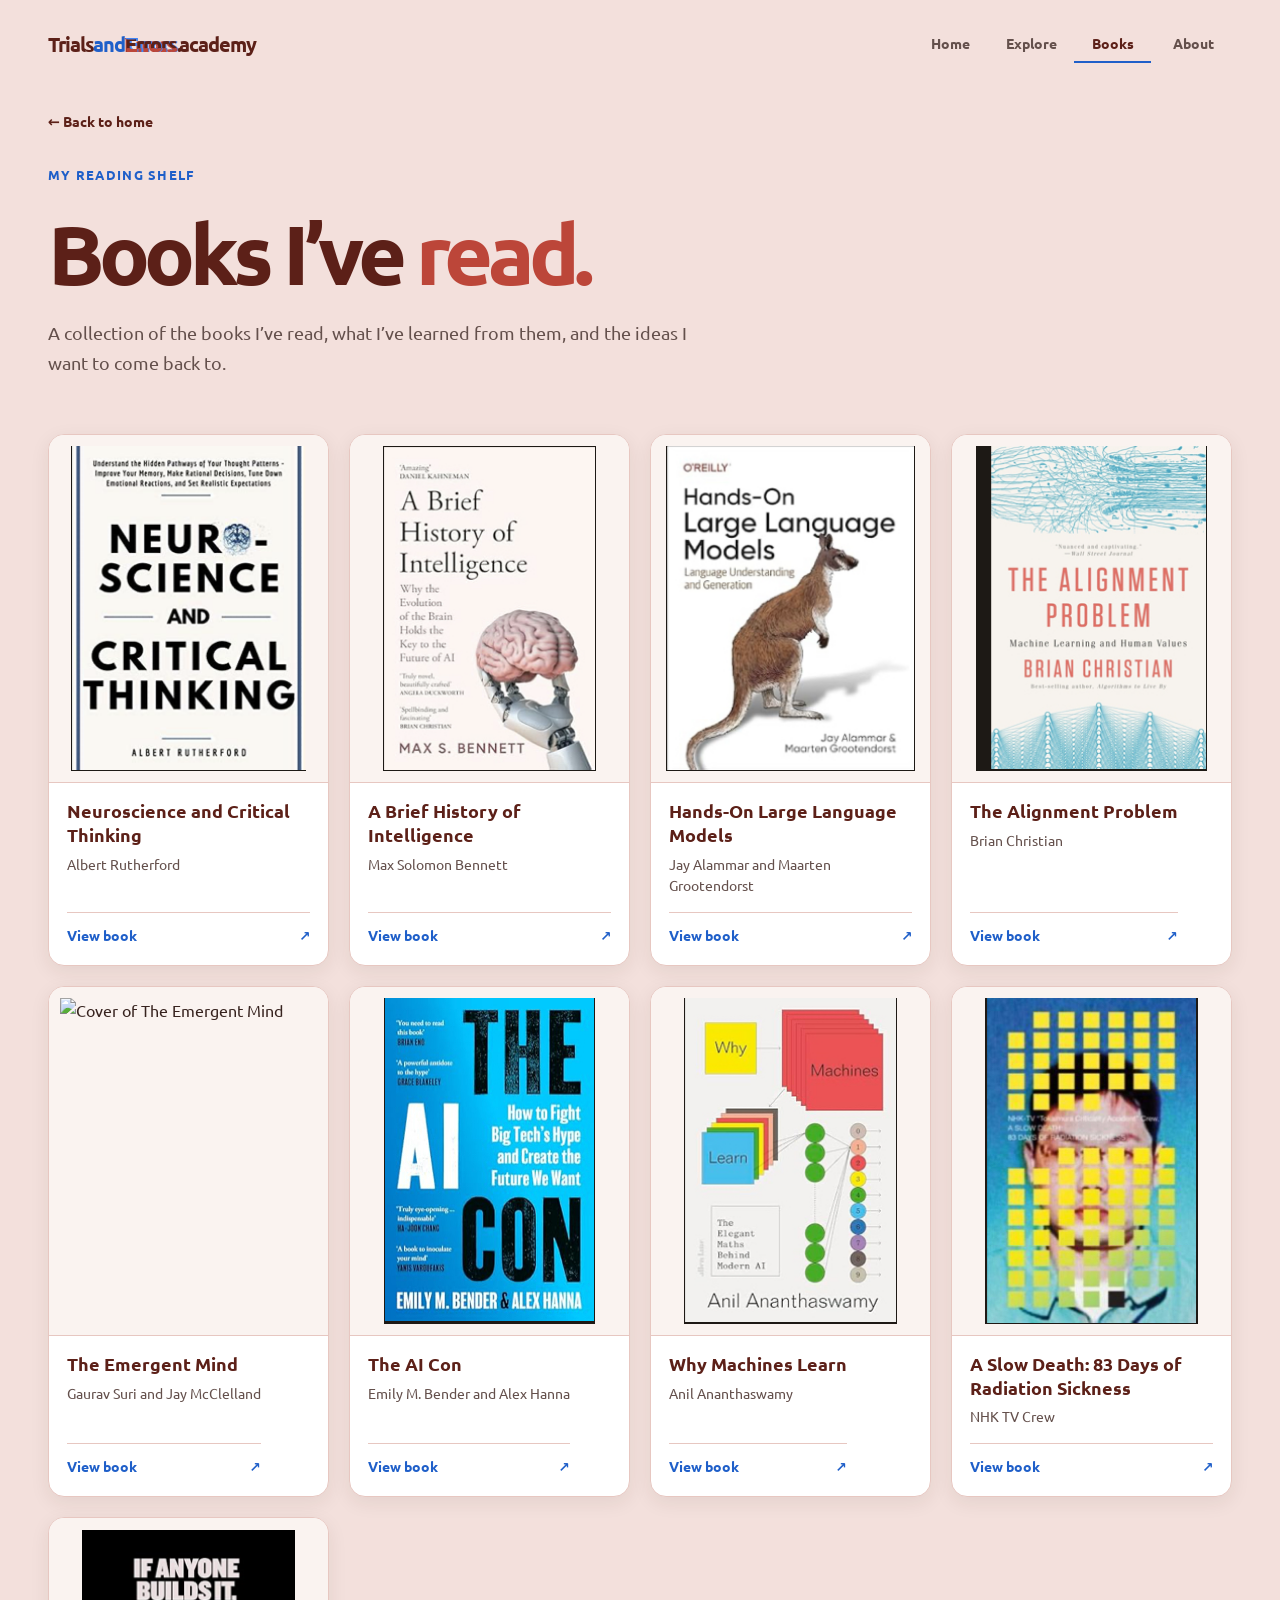
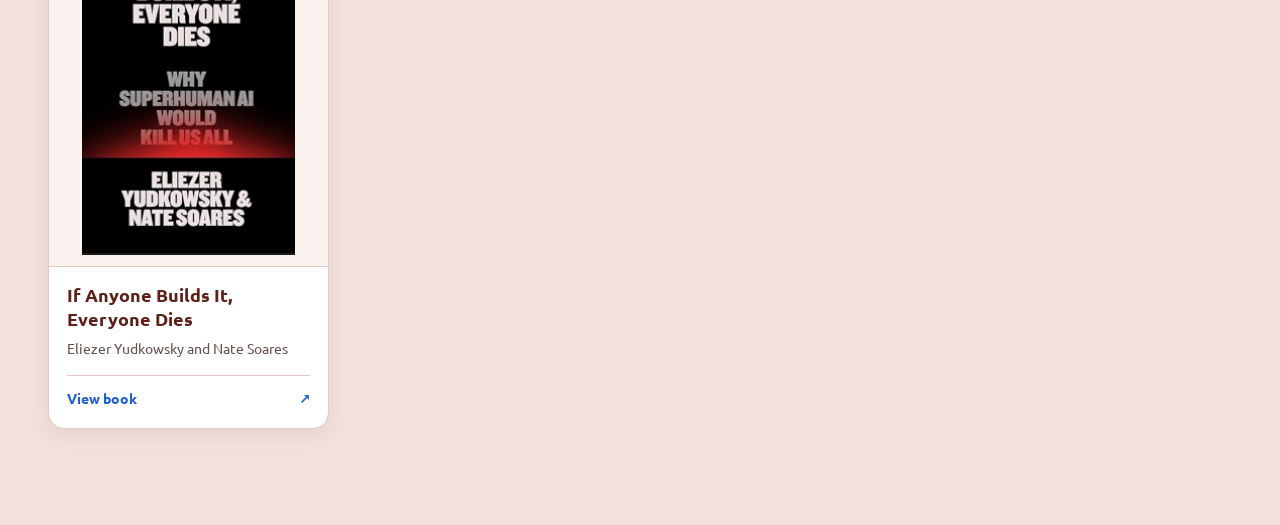
==== commit 239e7bd7: "font change" ====
--- a/frontend/books.html
+++ b/frontend/books.html
@@ -9,7 +9,7 @@
     <link rel="stylesheet" href="style/styles.css">
     <link rel="preconnect" href="https://fonts.googleapis.com">
     <link rel="preconnect" href="https://fonts.gstatic.com" crossorigin>
-    <link href="https://fonts.googleapis.com/css2?family=Space+Grotesk:wght@600;700&amp;display=swap" rel="stylesheet">
+    <link href="https://fonts.googleapis.com/css2?family=Ubuntu:wght@400;500;700&amp;display=swap" rel="stylesheet">
     <link rel="stylesheet" href="style/books.css">
     <script src="nav.js" defer></script>
     <script src="books.js" defer></script>
--- a/frontend/style/styles.css
+++ b/frontend/style/styles.css
@@ -37,7 +37,7 @@
   --shadow-card: 0 0.35rem 1.2rem rgb(55 33 31 / 8%);
 
   /* Type */
-  font-family: Inter, ui-sans-serif, system-ui, -apple-system, BlinkMacSystemFont,
+  font-family: Ubuntu, ui-sans-serif, system-ui, -apple-system, BlinkMacSystemFont,
     "Segoe UI", sans-serif;
   font-synthesis: none;
   text-rendering: optimizeLegibility;
@@ -375,7 +375,7 @@
   --color-text-muted: #64504C;
   --color-border: #E7C7C1;
   --content-width: 74rem;
-  font-family: Inter, ui-sans-serif, system-ui, -apple-system, BlinkMacSystemFont, "Segoe UI", sans-serif;
+  font-family: Ubuntu, ui-sans-serif, system-ui, -apple-system, BlinkMacSystemFont, "Segoe UI", sans-serif;
   font-synthesis: none;
   text-rendering: optimizeLegibility;
   -webkit-font-smoothing: antialiased;
@@ -677,7 +677,7 @@
   position: relative;
   display: inline-block;
   color: var(--color-primary);
-  font-family: "Space Grotesk", Inter, sans-serif;
+  font-family: Ubuntu, sans-serif;
   font-size: 1em;
   font-weight: 700;
   letter-spacing: -.055em;
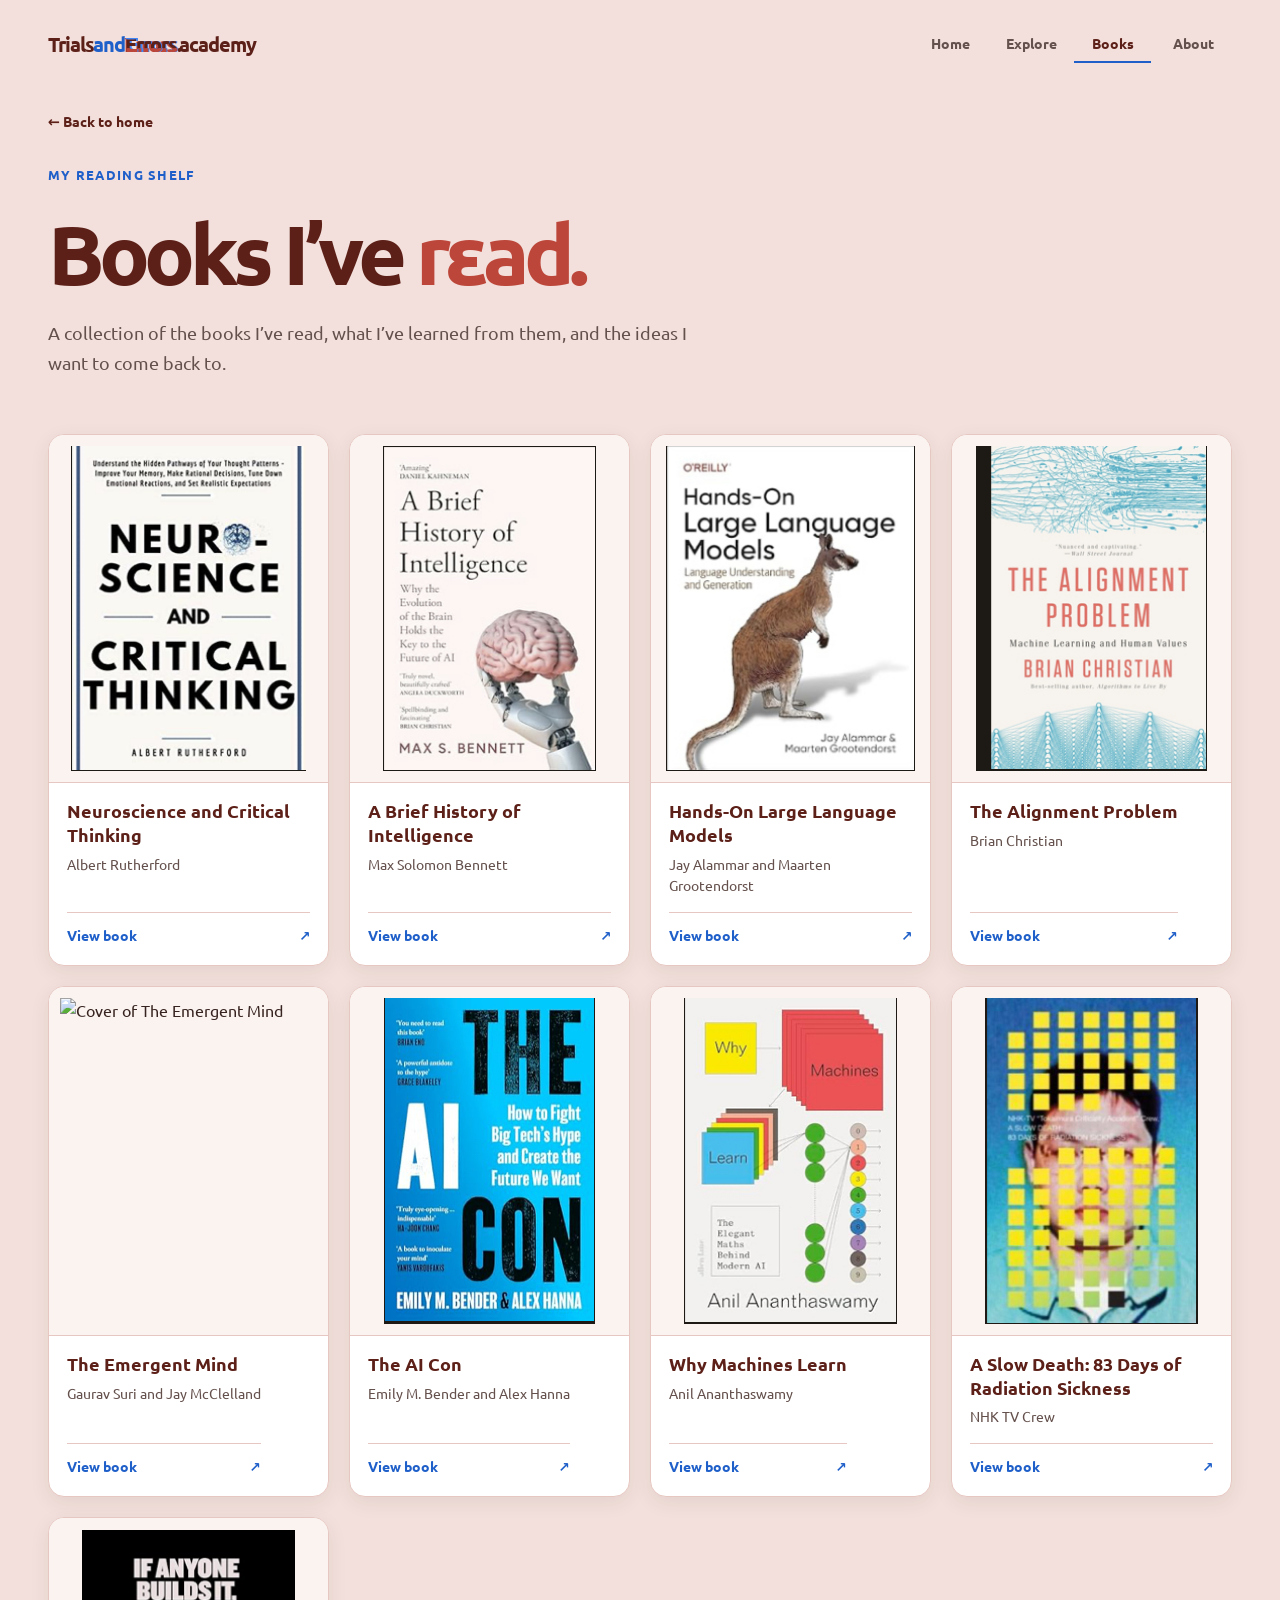
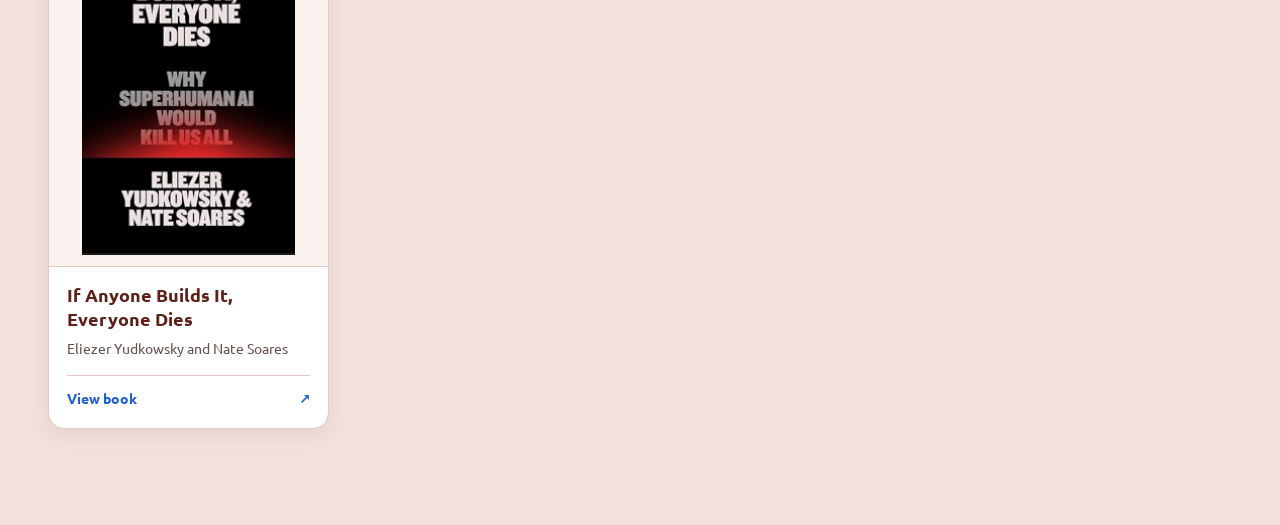
==== commit 982fe2fa: "small change to header" ====
--- a/frontend/books.html
+++ b/frontend/books.html
@@ -33,7 +33,7 @@
       <a class="back-link" href="index.html">← Back to home</a>
       <section class="books-intro" aria-labelledby="books-title">
         <p class="eyebrow">My reading shelf</p>
-        <h1 id="books-title">Books I’ve <span>read.</span></h1>
+        <h1 id="books-title">Books I’ve <span>rεad.</span></h1>
         <p>A collection of the books I’ve read, what I’ve learned from them, and the ideas I want to come back to.</p>
       </section>
 
--- a/frontend/style/books.css
+++ b/frontend/style/books.css
@@ -107,10 +107,15 @@
 }
 
 .book-dialog {
-  position: relative;
+  position: fixed;
+  inset: 50% auto auto 50%;
+  transform: translate(-50%, -50%);
+  margin: 0;
   width: min(48rem, calc(100% - 2rem));
   max-width: none;
   max-height: min(90vh, 48rem);
+  max-height: min(90dvh, 48rem);
+  overflow-y: auto;
   padding: clamp(1.25rem, 4vw, 2.25rem);
   color: var(--color-text);
   background: var(--color-surface);
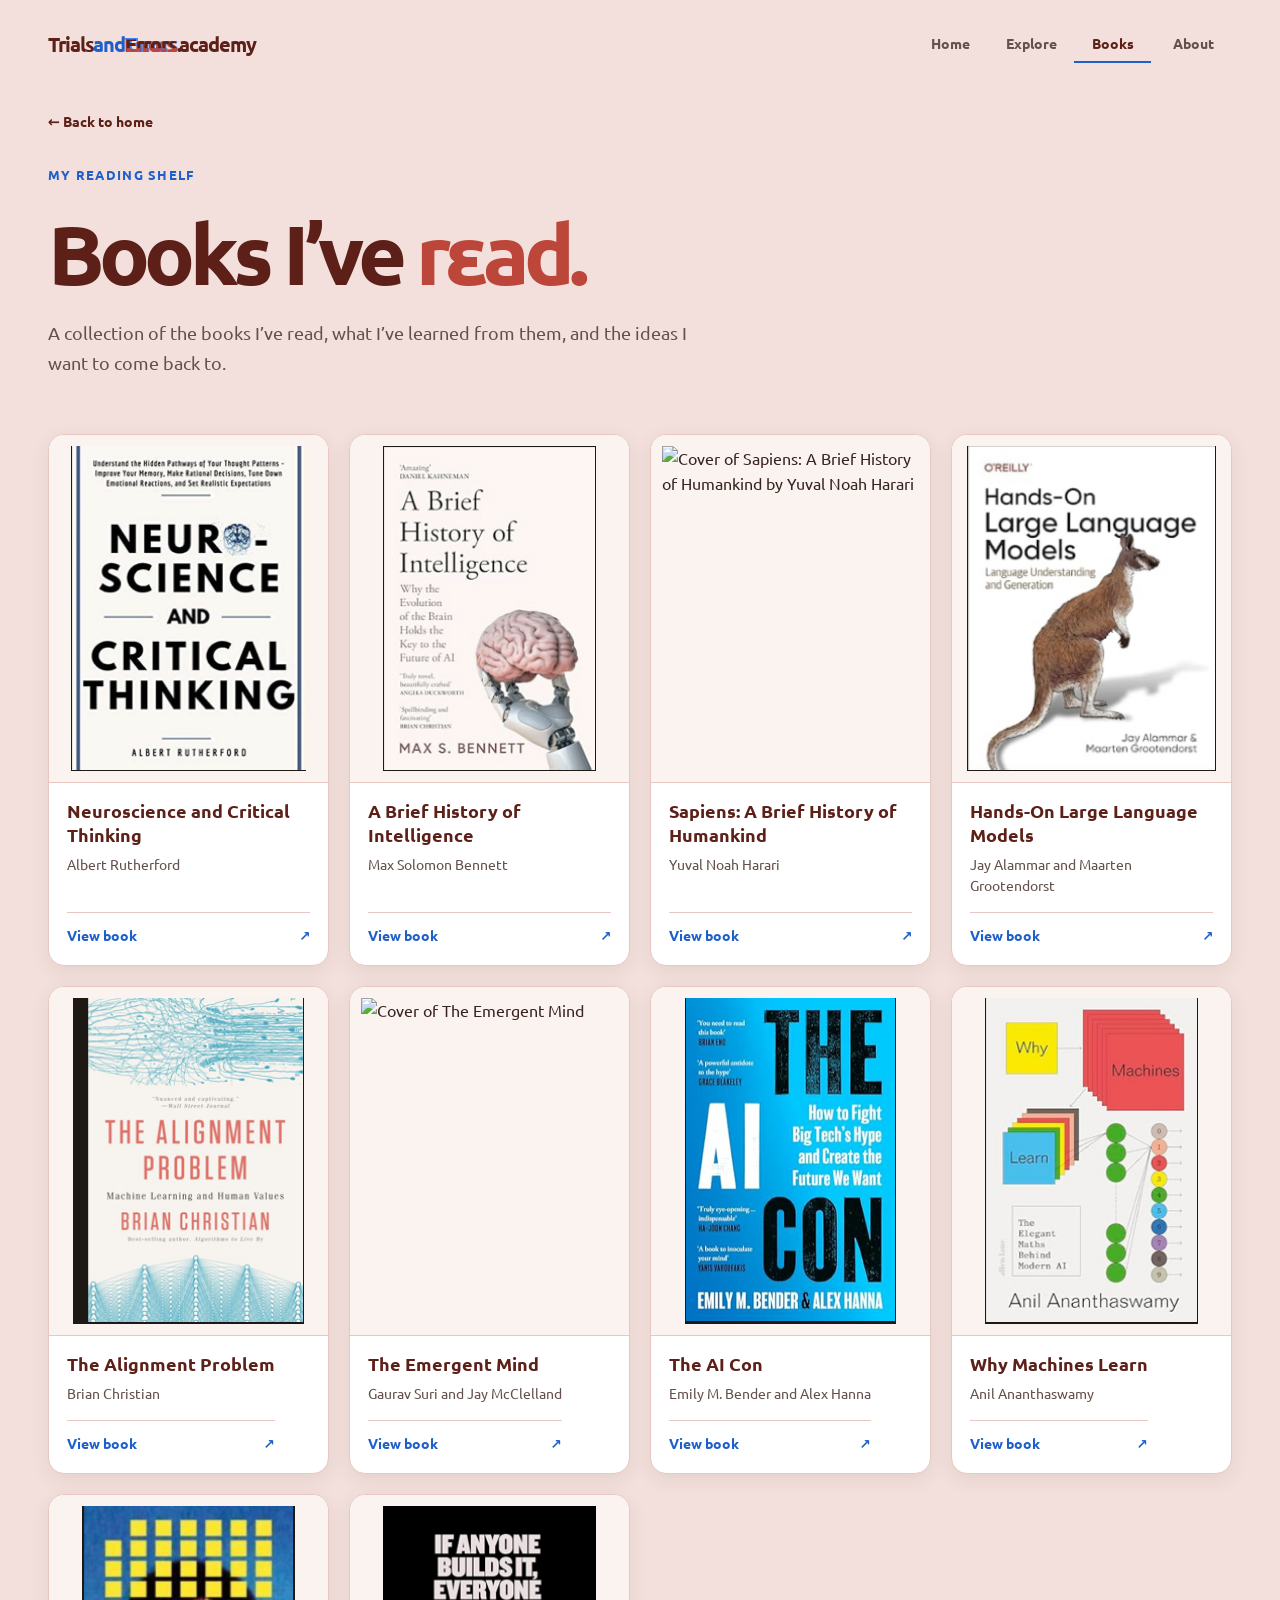
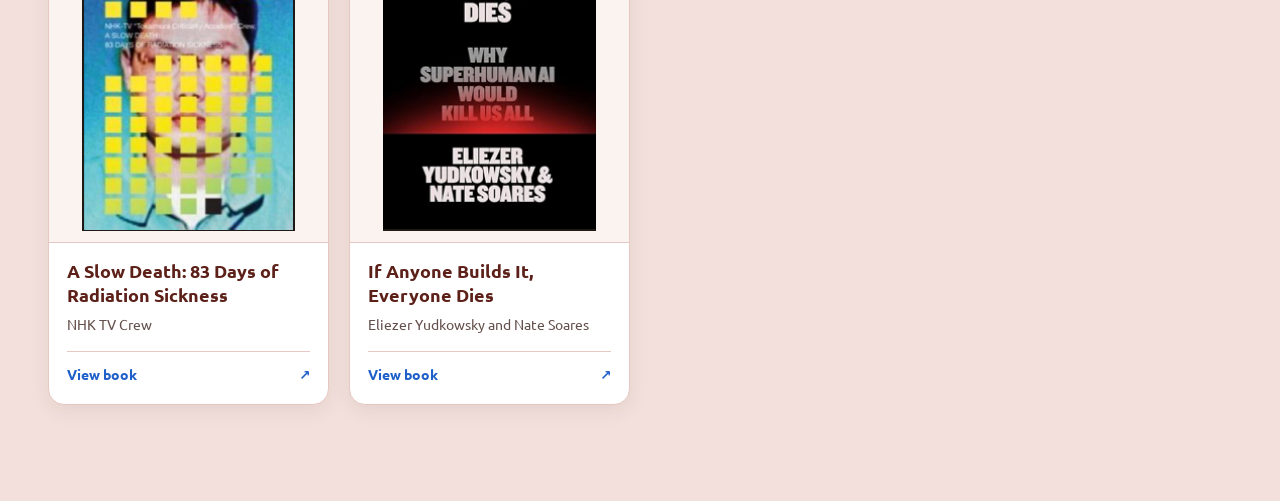
==== commit 45ad24ab: "added Sapiens to the library" ====
--- a/frontend/books.html
+++ b/frontend/books.html
@@ -46,6 +46,11 @@
         <button class="book-card" type="button" data-title="A Brief History of Intelligence" data-author="Max Solomon Bennett" data-cover="images/books/brief-history-intelligence.png">
           <img class="book-cover" src="images/books/brief-history-intelligence.png" alt="Cover of A Brief History of Intelligence" loading="lazy">
           <span class="book-content"><span class="book-title">A Brief History of Intelligence</span><span class="book-author">Max Solomon Bennett</span><span class="book-open">View book <span aria-hidden="true">↗</span></span></span>
+        </button>
+
+        <button class="book-card" type="button" data-title="Sapiens: A Brief History of Humankind" data-author="Yuval Noah Harari" data-cover="https://cdn.penguin.co.uk/dam-assets/books/9781784873646/9781784873646-jacket-large.jpg">
+          <img class="book-cover" src="https://cdn.penguin.co.uk/dam-assets/books/9781784873646/9781784873646-jacket-large.jpg" alt="Cover of Sapiens: A Brief History of Humankind by Yuval Noah Harari" loading="lazy">
+          <span class="book-content"><span class="book-title">Sapiens: A Brief History of Humankind</span><span class="book-author">Yuval Noah Harari</span><span class="book-open">View book <span aria-hidden="true">↗</span></span></span>
         </button>
 
         <button class="book-card" type="button" data-title="Hands-On Large Language Models: Language Understanding and Generation" data-author="Jay Alammar and Maarten Grootendorst" data-cover="images/books/hands-on-large-language-models.png">
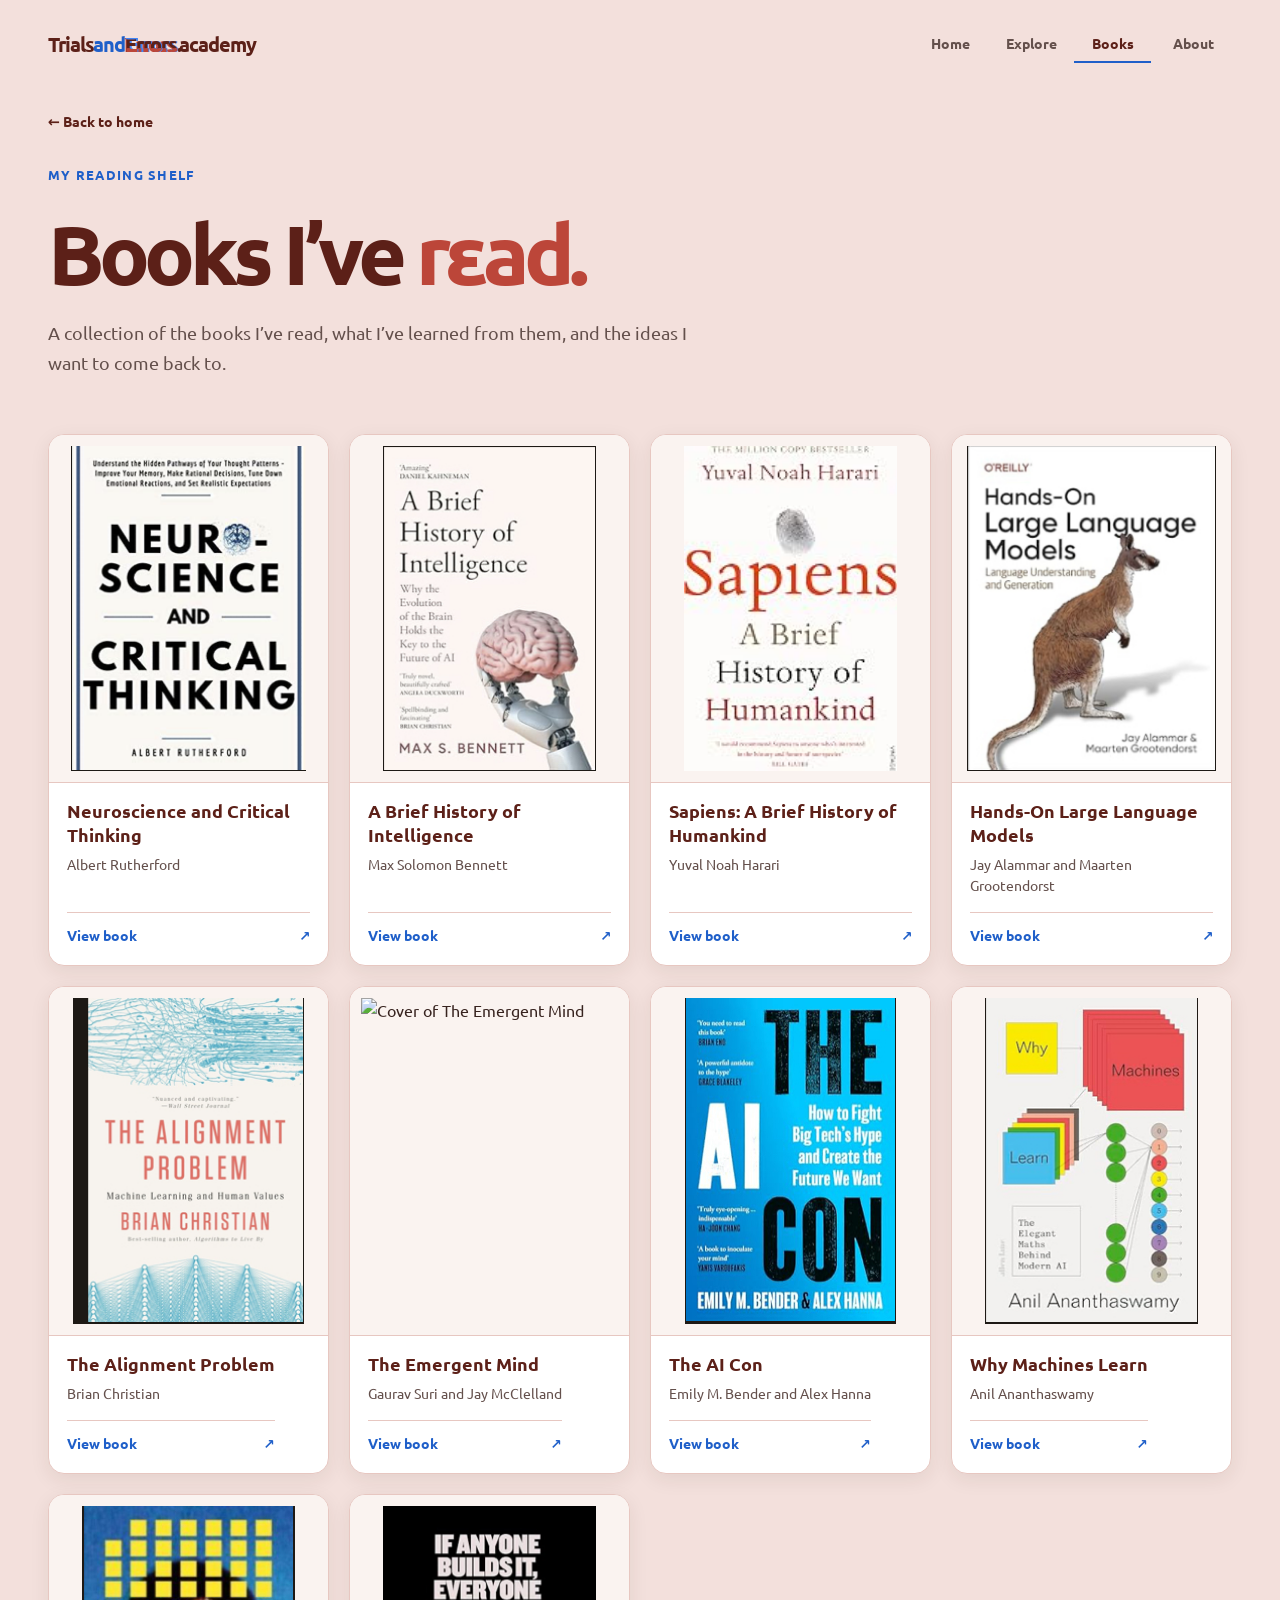
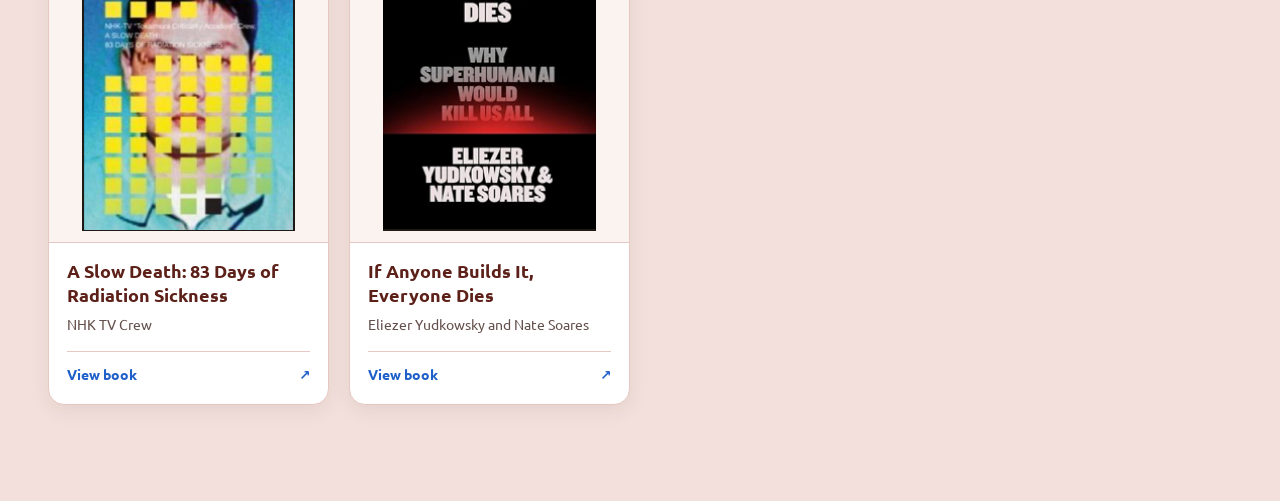
==== commit dc02760b: "changed the sapiens book iamge" ====
--- a/frontend/books.html
+++ b/frontend/books.html
@@ -48,8 +48,8 @@
           <span class="book-content"><span class="book-title">A Brief History of Intelligence</span><span class="book-author">Max Solomon Bennett</span><span class="book-open">View book <span aria-hidden="true">↗</span></span></span>
         </button>
 
-        <button class="book-card" type="button" data-title="Sapiens: A Brief History of Humankind" data-author="Yuval Noah Harari" data-cover="https://cdn.penguin.co.uk/dam-assets/books/9781784873646/9781784873646-jacket-large.jpg">
-          <img class="book-cover" src="https://cdn.penguin.co.uk/dam-assets/books/9781784873646/9781784873646-jacket-large.jpg" alt="Cover of Sapiens: A Brief History of Humankind by Yuval Noah Harari" loading="lazy">
+        <button class="book-card" type="button" data-title="Sapiens: A Brief History of Humankind" data-author="Yuval Noah Harari" data-cover="images/books/sapiens.jpg">
+          <img class="book-cover" src="images/books/sapiens.jpg" alt="Cover of Sapiens: A Brief History of Humankind by Yuval Noah Harari" loading="lazy">
           <span class="book-content"><span class="book-title">Sapiens: A Brief History of Humankind</span><span class="book-author">Yuval Noah Harari</span><span class="book-open">View book <span aria-hidden="true">↗</span></span></span>
         </button>
 
